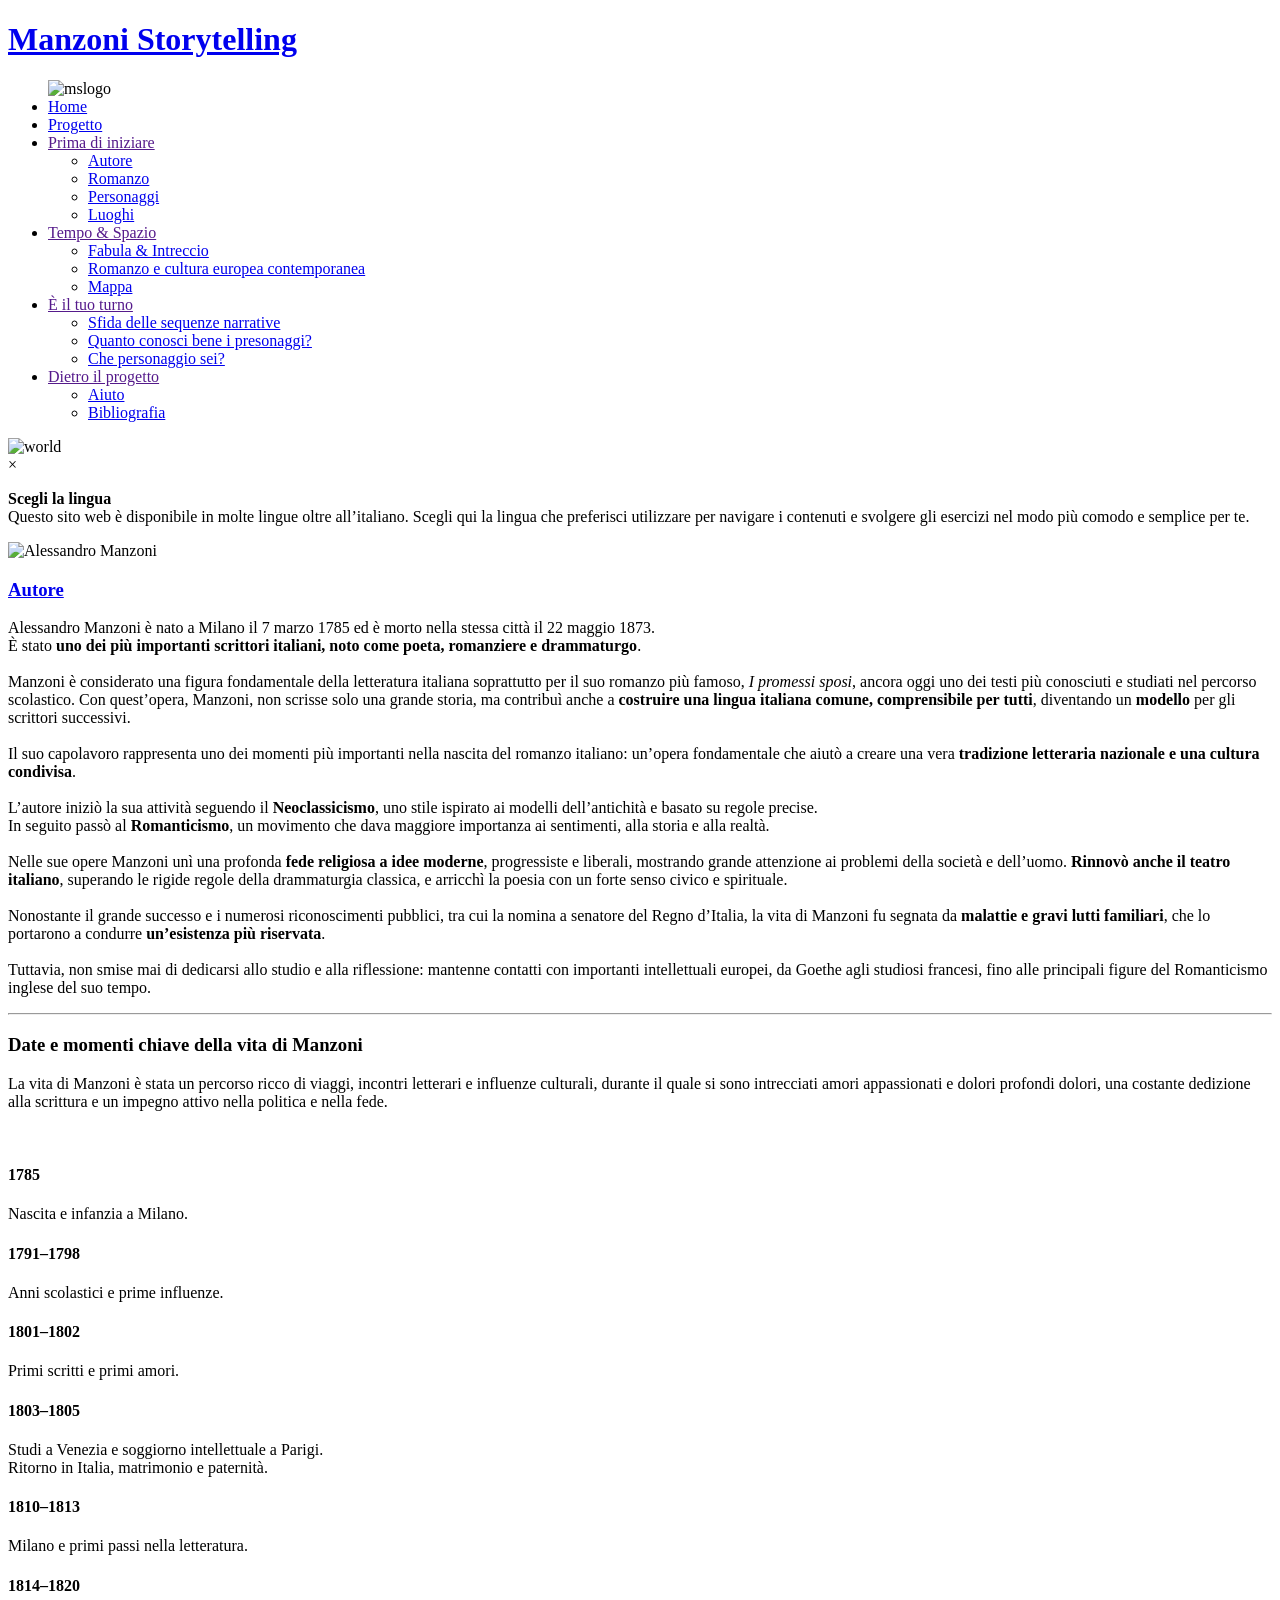
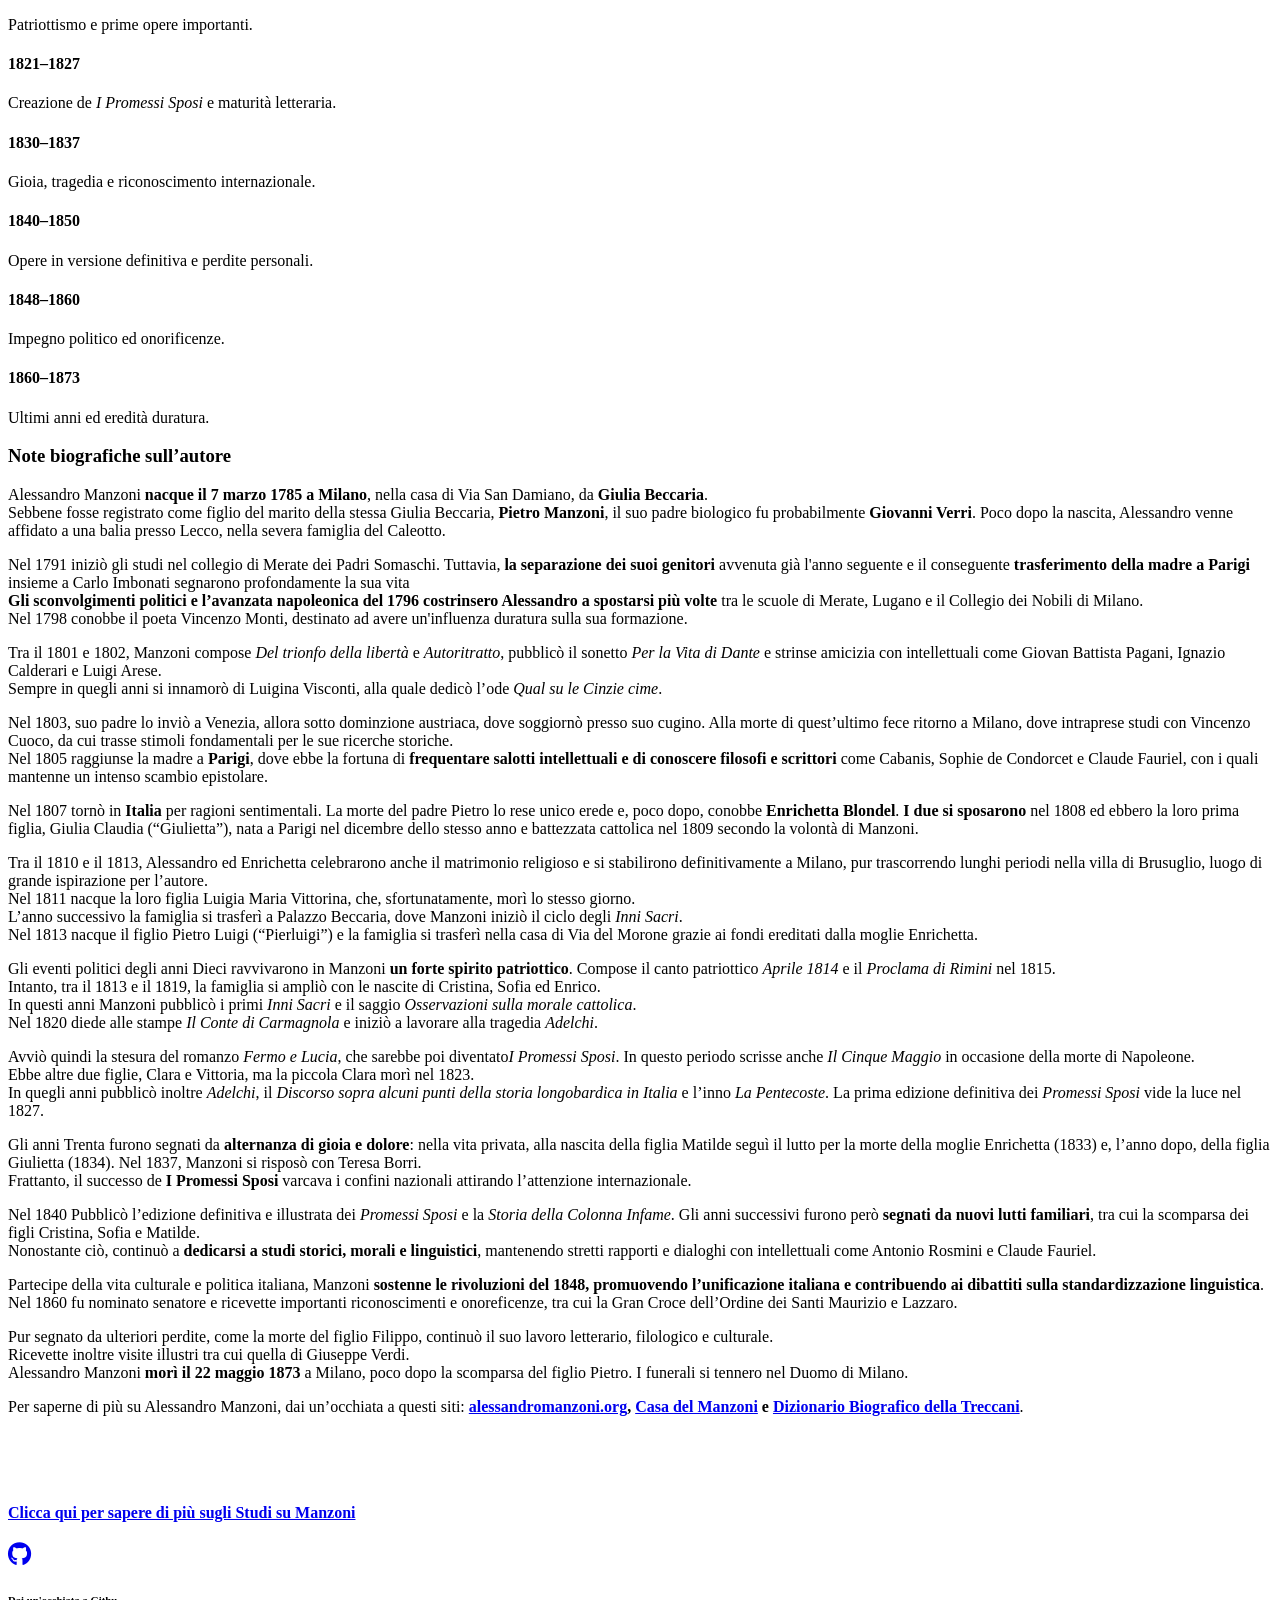
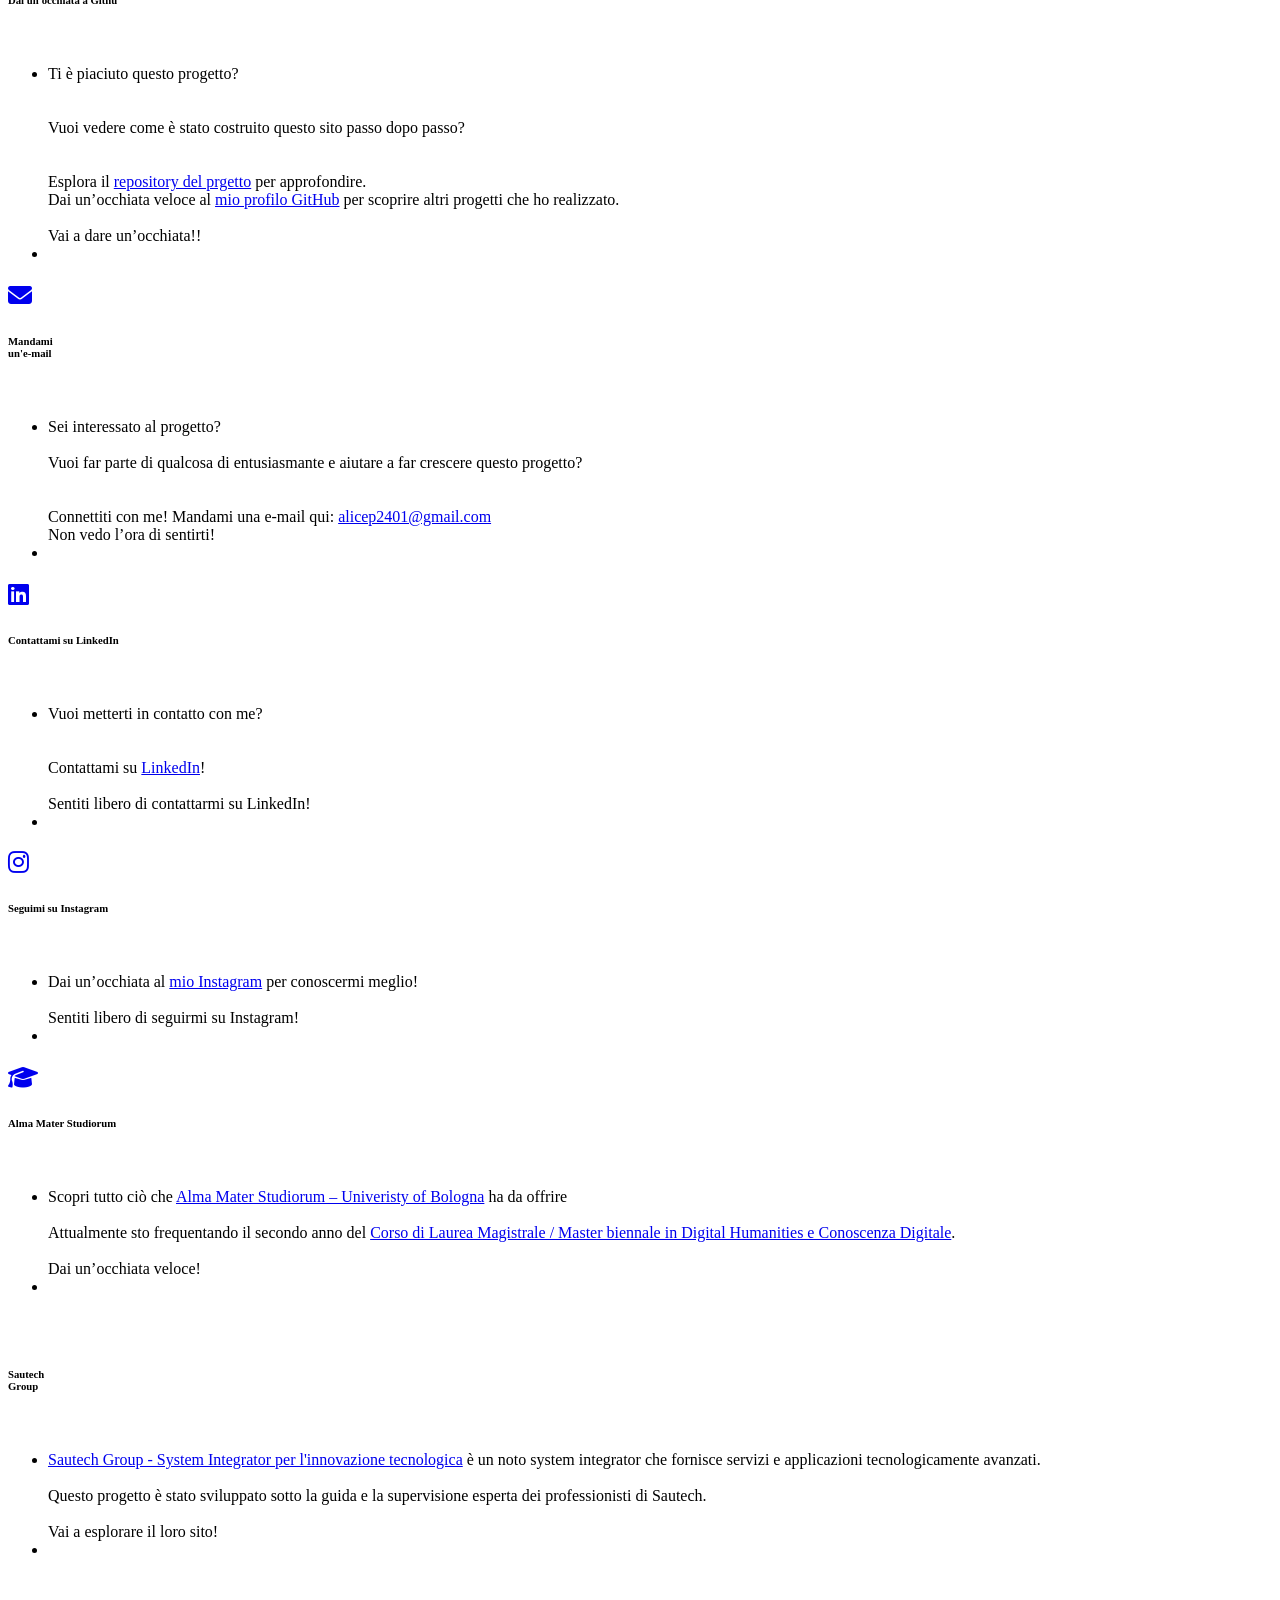
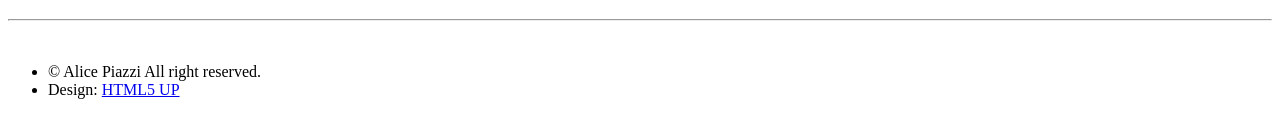
==== author.html @ 6952e2b5 "Add files via upload" ====
<!DOCTYPE HTML>
<!--
	Helios by HTML5 UP
	html5up.net | @ajlkn
	Free for personal and commercial use under the CCA 3.0 license (html5up.net/license)
-->
<html>
	<head>
		<title>Manzoni Storytelling - project</title>
		<meta charset="utf-8" />
		<meta name="viewport" content="width=device-width, initial-scale=1, user-scalable=no" />
		<link rel="stylesheet" href="css/main.css" />
		<noscript><link rel="stylesheet" href="css/noscript.css" /></noscript>
		<link rel="stylesheet" href="https://cdnjs.cloudflare.com/ajax/libs/font-awesome/6.5.0/css/all.min.css">
		<link rel='stylesheet' href='https://cdn-uicons.flaticon.com/3.0.0/uicons-regular-rounded/css/uicons-regular-rounded.css'>
		<link rel='stylesheet' href='https://cdn-uicons.flaticon.com/3.0.0/uicons-bold-straight/css/uicons-bold-straight.css'>
		<link rel='stylesheet' href='https://cdn-uicons.flaticon.com/3.0.0/uicons-regular-straight/css/uicons-regular-straight.css'>
		
		<!-- Favicons -->
		<link href="images/MSlogo.png" rel="icon">
		<link href="images/apple-touch-icon.png" rel="apple-touch-icon">
	</head>
	<body class="no-sidebar is-preload">
		<div id="page-wrapper">

			<!-- Header -->
				<div id="header">

					<!-- Inner -->
						<div class="inner">
							<header>
								<h1><a href="index.html" id="logo">Manzoni Storytelling</a></h1>
							</header>
						</div>

					<!-- Nav -->
						<nav id="nav">
							<ul>
								<img src="images/MSlogo.png" alt="mslogo" height="30px" width="30px" class="navbarlogo">
								<li><a href="index.html">Home</a></li>
								<li><a href="project.html">Progetto</a></li>
								<li><a href="" class="nav-active-page">Prima di iniziare</a>
									<ul>
										<li><a href="#" class="navdrop-active">Autore</a></li>
										<li><a href="literarywork.html" class="navdrop">Romanzo</a></li>
										<li><a href="characters.html" class="navdrop">Personaggi</a></li>
										<li><a href="places.html" class="navdrop">Luoghi</a></li>
									</ul>
								</li>
								<li><a href="">Tempo & Spazio</a>
									<ul>
										<li><a href="timeline.html" class="navdrop">Fabula & Intreccio</a></li>
										<li><a href="manz-history.html" class="navdrop">Romanzo e cultura europea contemporanea</a></li>
										<li><a href="map.html" class="navdrop">Mappa</a></li>
									</ul>
								</li>
								<li><a href="">È il tuo turno</a>
									<ul>
										<li><a href="narrseqchallenge.html" class="navdrop">Sfida delle sequenze narrative</a></li>
										<li><a href="boxes.html" class="navdrop">Quanto conosci bene i presonaggi?</a></li>
										<li><a href="whichchar.html" class="navdrop">Che personaggio sei?</a></li>
									</ul>
								</li>

								<li><a href="">Dietro il progetto</a>
									<ul>
										<li><a href="help.html" class="navdrop">Aiuto</a></li>
										<li><a href="references.html" class="navdrop">Bibliografia</a></li>
									</ul>
								</li>
						
							</ul>
						</nav>
<div class="languagepicker">
                                <img id="popupIcon" src="images/grigiopastello-removebg-preview.png" alt="world" height="25px" style="cursor:pointer;">
                            </div>

					<!-- Popup -->
					<div id="navpopup" class="navpopup">
						<div class="navpopup-content">
							<span id="closenavPopup" class="close">&times;</span>
							<p>
								<strong>Scegli la lingua</strong><br>
								Questo sito web è disponibile in molte lingue oltre all’italiano.
								Scegli qui la lingua che preferisci utilizzare per navigare i contenuti
								e svolgere gli esercizi nel modo più comodo e semplice per te.
							</p>
							<div id="google_translate_element"></div>
						</div>
					</div>	

				</div>

			<!-- Main -->
			<div class="wrapper style1">

					<div class="container" id="authorimgtextcontainer">
						<article id="main" class="special">
							<header>
							
						
							</header>
							
							</p>
							<img src="images/ipsauthorsized.png" alt="Alessandro Manzoni" class="responsive-img">
							
							<section>
								<header>
									<h3><a href="#"><strong>Autore</strong></a></h3>
								</header>
									<p>Alessandro Manzoni è nato a Milano il 7 marzo 1785 ed è morto nella stessa città il 22 maggio 1873. <br>
										È stato <strong>uno dei più importanti scrittori italiani, noto come poeta, romanziere e drammaturgo</strong>.
										<br>
										<br>
										  Manzoni è considerato una figura fondamentale della letteratura italiana soprattutto per il suo romanzo più famoso, <i>I promessi sposi</i>, ancora oggi uno dei testi più conosciuti e studiati nel percorso scolastico.
										  Con quest’opera, Manzoni, non scrisse solo una grande storia, ma contribuì anche a <strong>costruire una lingua italiana comune, comprensibile per tutti</strong>, diventando un <strong>modello</strong> per gli scrittori successivi.
										  <br>
										  <br>
										  Il suo capolavoro rappresenta uno dei momenti più importanti nella nascita del romanzo italiano:
										  un’opera fondamentale che aiutò a creare una vera <strong>tradizione letteraria nazionale e una cultura condivisa</strong>.
										  <br>
										  <br>
										  L’autore iniziò la sua attività seguendo il <strong>Neoclassicismo</strong>, uno stile ispirato ai modelli dell’antichità e basato su regole precise. <br>
										  In seguito passò al <strong>Romanticismo</strong>, un movimento che dava maggiore importanza ai sentimenti, alla storia e alla realtà.
										  <br>
										  <br>
										  Nelle sue opere Manzoni unì una profonda <strong>fede religiosa a idee moderne</strong>, progressiste e liberali, mostrando grande attenzione ai problemi della società e dell’uomo.
										  <strong>Rinnovò anche il teatro italiano</strong>, superando le rigide regole della drammaturgia classica, e arricchì la poesia con un forte senso civico e spirituale.
										  <br>
										  <br>
										  Nonostante il grande successo e i numerosi riconoscimenti pubblici, tra cui la nomina a senatore del Regno d’Italia, la vita di Manzoni fu segnata da <strong>malattie e gravi lutti familiari</strong>, che lo portarono a condurre <strong>un’esistenza più riservata</strong>.
										  <br>
										  <br>
										  Tuttavia, non smise mai di dedicarsi allo studio e alla riflessione: mantenne contatti con importanti intellettuali europei, da Goethe agli studiosi francesi, fino alle principali figure del Romanticismo inglese del suo tempo.
									</p>
							</section>
						</article>
					</div>
			</div>

					<div class="container">
						<div class="row gtr-200">
							<div class="col-4 col-12-mobile" id="sidebar">
								<hr />
								<section>
									<header>
										<h3>Date e momenti chiave della vita di Manzoni</h3>
									</header>
									<p>
										La vita di Manzoni è stata un percorso ricco di viaggi, incontri letterari e influenze culturali, durante il quale si sono intrecciati amori appassionati e dolori profondi dolori, una costante dedizione alla scrittura e un impegno attivo nella politica e nella fede.
									</p>
									<br>
									<div class="row gtr-50">
										<div class="col-2">
											<a href="#birth-1785" class="image fit"><i class="fi fi-rr-smiling-baby"></i></a>
										</div>
										<div class="col-10">
											<h4>1785</h4>
											<p>
												Nascita e infanzia a Milano.
											</p>
										</div>
										<div class="col-2">
											<a href="#birth-179198" class="image fit"><i class="fi fi-rr-school"></i></a>
										</div>
										<div class="col-10">
											<h4>1791–1798</h4>
											<p>
												Anni scolastici e prime influenze.
											</p>
										</div>
										<div class="col-2">
											<a href="#birth-180002" class="image fit"><i class="fi fi-bs-heart"></i></a>
										</div>
										<div class="col-10">
											<h4>1801–1802</h4>
											<p>
												Primi scritti e primi amori.
											</p>
										</div>
										<div class="col-2">
											<a href="#birth-180309" class="image fit"><i class="fi fi-rr-airplane-journey"></i></a>
										</div>
										<div class="col-10">
											<h4>1803–1805</h4>
											<p>
												Studi a Venezia e soggiorno intellettuale a Parigi. <br>
												Ritorno in Italia, matrimonio e paternità.
											</p>
										</div>
										
										<div class="col-2">
											<a href="#birth-181013" class="image fit"><i class="fi fi-rs-document-writer"></i></a>
										</div>
										<div class="col-10">
											<h4>1810–1813</h4>
											<p>
												Milano e primi passi nella letteratura.
											</p>
										</div>
										<div class="col-2">
											<a href="#birth-181420" class="image fit"><i class="fi fi-rs-pennant"></i></a>
										</div>
										<div class="col-10">
											<h4>1814–1820</h4>
											<p>
												Patriottismo e prime opere importanti.
											</p>
										</div>
										<div class="col-2">
											<a href="#birth-182127" class="image fit"><i class="fi fi-rr-membership"></i></a>
										</div>
										<div class="col-10">
											<h4>1821–1827</h4>
											<p>
												Creazione de <i>I Promessi Sposi</i> e maturità letteraria.
											</p>
										</div>
										<div class="col-2">
											<a href="#birth-183037" class="image fit"><i class="fi fi-rr-theater-masks"></i></a>
										</div>
										<div class="col-10">
											<h4>1830–1837</h4>
											<p>
												Gioia, tragedia e riconoscimento internazionale.
											</p>
										</div>
										<div class="col-2">
											<a href="#birth-184050" class="image fit"><i class="fi fi-rs-books"></i></a>
										</div>
										<div class="col-10">
											<h4>1840–1850</h4>
											<p>
												Opere in versione definitiva e perdite personali.
											</p>
										</div>
										<div class="col-2">
											<a href="#birth-184860" class="image fit"><i class="fi fi-rr-government-user"></i></a>
										</div>
										<div class="col-10">
											<h4>1848–1860</h4>
											<p>
												Impegno politico ed onorificenze.
											</p>
										</div>
										<div class="col-2">
											<a href="#birth-186073" class="image fit"><i class="fi fi-rr-tombstone"></i></a>
										</div>
										<div class="col-10">
											<h4>1860–1873</h4>
											<p>
												Ultimi anni ed eredità duratura.
											</p>
										</div>
									</div>
								</section>
							</div>

							<div class="col-8 col-12-mobile imp-mobile" id="content">
								<article id="main">
							<section>
								<header id="authorheader">
									<h3><strong>Note biografiche sull’autore</strong></h3>
								</header>	
								<p id="birth-1785">Alessandro Manzoni <strong>nacque il 7 marzo 1785 a Milano</strong>, nella casa di Via San Damiano, da <strong>Giulia Beccaria</strong>. <br> 
									Sebbene fosse registrato come figlio del marito della stessa Giulia Beccaria, <strong>Pietro Manzoni</strong>, il suo padre biologico fu probabilmente <strong>Giovanni Verri</strong>. 
									Poco dopo la nascita, Alessandro venne affidato a una balia presso Lecco, nella severa famiglia del Caleotto.</p> 
									<p id="birth-179198">Nel 1791 iniziò gli studi nel collegio di Merate dei Padri Somaschi. Tuttavia, <strong>la separazione dei suoi genitori</strong> avvenuta già l'anno seguente e il conseguente <strong>trasferimento della madre a Parigi</strong> insieme a Carlo Imbonati segnarono profondamente la sua vita <br> 
										<strong>Gli sconvolgimenti politici e l’avanzata napoleonica del 1796 costrinsero Alessandro a spostarsi più volte </strong>tra le scuole di Merate, Lugano e il Collegio dei Nobili di Milano. <br>
										Nel 1798 conobbe il poeta Vincenzo Monti, destinato ad avere un'influenza duratura sulla sua formazione.</p> 
									<p id="birth-180002">Tra il 1801 e 1802, Manzoni compose <i>Del trionfo della libertà</i> e <i>Autoritratto</i>, pubblicò il sonetto <i>Per la Vita di Dante</i> e strinse amicizia con intellettuali come Giovan Battista Pagani, Ignazio Calderari e Luigi Arese. <br> 
										Sempre in quegli anni si innamorò di Luigina Visconti, alla quale dedicò l’ode <i>Qual su le Cinzie cime</i>.</p> 
									<p id="birth-180309">Nel 1803, suo padre lo inviò a Venezia, allora sotto dominzione austriaca, dove soggiornò presso suo cugino. Alla morte di quest’ultimo fece ritorno a Milano, dove intraprese studi con Vincenzo Cuoco, da cui trasse stimoli fondamentali per le sue ricerche storiche. <br> 
										Nel 1805 raggiunse la madre a <strong>Parigi</strong>, dove ebbe la fortuna di <strong>frequentare salotti intellettuali e di conoscere filosofi e scrittori</strong> come Cabanis, Sophie de Condorcet e Claude Fauriel, con i quali mantenne un intenso scambio epistolare.</p> 
									<p id="birth-1807">Nel 1807 tornò in <strong>Italia</strong> per ragioni sentimentali. La morte del padre Pietro lo rese unico erede e, poco dopo, conobbe <strong>Enrichetta Blondel</strong>. <strong>I due si sposarono</strong> nel 1808 ed ebbero la loro prima figlia, Giulia Claudia (“Giulietta”), nata a Parigi nel dicembre dello stesso anno e battezzata cattolica nel 1809 secondo la volontà di Manzoni.</p> 
									<p id="birth-181013">Tra il 1810 e il 1813, Alessandro ed Enrichetta celebrarono anche il matrimonio religioso e si stabilirono definitivamente a Milano, pur trascorrendo lunghi periodi nella villa di Brusuglio, luogo di grande ispirazione per l’autore. <br> 
										Nel 1811 nacque la loro figlia Luigia Maria Vittorina, che, sfortunatamente, morì lo stesso giorno. <br> 
										L’anno successivo la famiglia si trasferì a Palazzo Beccaria, dove Manzoni iniziò il ciclo degli <i>Inni Sacri</i>. <br> 
										Nel 1813 nacque il figlio Pietro Luigi (“Pierluigi”) e la famiglia si trasferì nella casa di Via del Morone grazie ai fondi ereditati dalla moglie Enrichetta.</p> 
									<p id="birth-181420">Gli eventi politici degli anni Dieci ravvivarono in Manzoni <strong>un forte spirito patriottico</strong>. Compose il canto patriottico <i>Aprile 1814</i> e il <i>Proclama di Rimini</i> nel 1815. <br> 
										Intanto, tra il 1813 e il 1819, la famiglia si ampliò con le nascite di Cristina, Sofia ed Enrico. <br>
										In questi anni Manzoni pubblicò i primi <i>Inni Sacri</i> e il saggio <i>Osservazioni sulla morale cattolica</i>. <br> 
										Nel 1820 diede alle stampe <i>Il Conte di Carmagnola</i> e iniziò a lavorare alla tragedia <i>Adelchi</i>.</p> 
									<p id="birth-182127">Avviò quindi la stesura del romanzo <i>Fermo e Lucia</i>, che sarebbe poi diventato<i>I Promessi Sposi</i>. 
										In questo periodo scrisse anche <i>Il Cinque Maggio</i> in occasione della morte di Napoleone. <br>
										Ebbe altre due figlie, Clara e Vittoria, ma la piccola Clara morì nel 1823. <br> 
										In quegli anni pubblicò inoltre <i>Adelchi</i>, il <i>Discorso sopra alcuni punti della storia longobardica in Italia</i> e l’inno <i>La Pentecoste</i>. La prima edizione definitiva dei <i>Promessi Sposi</i> vide la luce nel 1827.</p> 
									<p id="birth-183037">Gli anni Trenta furono segnati da <strong>alternanza di gioia e dolore</strong>: nella vita privata, alla nascita della figlia Matilde seguì il lutto per la morte della moglie Enrichetta (1833) e, l’anno dopo, della figlia Giulietta (1834). Nel 1837, Manzoni si risposò con Teresa Borri. <br>
										Frattanto, il successo de <strong>I Promessi Sposi</strong> varcava i confini nazionali attirando l’attenzione internazionale.<br></p> 
									<p id="birth-184050">Nel 1840 Pubblicò l’edizione definitiva e illustrata dei <i>Promessi Sposi</i> e la <i>Storia della Colonna Infame</i>. Gli anni successivi furono però <strong>segnati da nuovi lutti familiari</strong>, tra cui la scomparsa dei figli Cristina, Sofia e Matilde. <br> 
										Nonostante ciò, continuò a <strong>dedicarsi a studi storici, morali e linguistici</strong>, mantenendo stretti rapporti e dialoghi con intellettuali come Antonio Rosmini e Claude Fauriel.</p> 
									<p id="birth-184860">Partecipe della vita culturale e politica italiana, Manzoni <strong>sostenne le rivoluzioni del 1848, promuovendo l’unificazione italiana e contribuendo ai dibattiti sulla standardizzazione linguistica</strong>. 
										Nel 1860 fu nominato senatore e ricevette importanti riconoscimenti e onoreficenze, tra cui la Gran Croce dell’Ordine dei Santi Maurizio e Lazzaro.</p> 
									<p id="birth-186073">Pur segnato da ulteriori perdite, come la morte del figlio Filippo, continuò il suo lavoro letterario, filologico e culturale. <br> Ricevette inoltre visite illustri tra cui quella di Giuseppe Verdi. <br> 
										Alessandro Manzoni <strong>morì il 22 maggio 1873</strong> a Milano, poco dopo la scomparsa del figlio Pietro. 
										I funerali si tennero nel Duomo di Milano.</p>
							</section>
						</article>
					</div>
			<p>Per saperne di più su Alessandro Manzoni, dai un’occhiata a questi siti: <strong><a href="https://www.alessandromanzoni.org/">alessandromanzoni.org</a>, <a href="https://www.casadelmanzoni.it/la-vita"> Casa del Manzoni</a> e <a href="https://www.treccani.it/enciclopedia/alessandro-manzoni_(Dizionario-Biografico)/">Dizionario Biografico della Treccani</a></strong>.<br>
			</p>
<br>
<br>
<br>
<br>	



<a href="javascript://" id="open-csnm" class="open-csnm-btn">
   <strong>Clicca qui per sapere di più sugli Studi su Manzoni</strong>
</a>

<div id="csnm-section" class="csnm-section" style="display:none;">
    <header>
        <h3><strong>Ulteriori informazioni sugli Studi Manzoniani</strong></h3>
        <strong>Sei appassionato dell'autore Alessandro Manzoni e desideri approfondire la sua vita e le sue opere?</strong>
    </header>

    <div class="csnm">
        <div class="csnm-text">
            Il <a href="https://www.casadelmanzoni.it/il-centro-nazionale-di-studi-manzoniani" id="cnsmfurthermore"> <strong>Centro Nazionale di Studi Manzoniani – CNSM</strong></a> è il luogo ideale per approfondire le tue conoscenze su Alessandro Manzoni. Qui puoi trovare informazioni accurate, documentate e di livello accademico su una delle figure più importanti della letteratura italiana.</p>
			<p>Il Centro fu istituito con il Decreto-Legge n. 1679 dell’8 luglio 1937, con Statuto approvato nel 1938, e nel 2002 divenne Fondazione. La sua missione è <strong>promuovere e coordinare la ricerca</strong> su Manzoni, sulle sue opere e sui movimenti culturali collegati.</p>
			<p>Il Centro dispone di una <strong>biblioteca specializzata di oltre 38.000 volumi</strong>, tra cui: 
				<ul>
					<li>libri appartenuti a Manzoni e al figlio Stefano Stampa,</li>
					<li>donazioni da Treccani e Viganò,</li>
					<li>traduzioni delle opere di Manzoni dei primi dell’Ottocento in diverse lingue.</li>
				</ul>comprendente collezioni rare come i libri appartenuti a Manzoni e al suoi figliastro Stefano Stampa, donazioni provenienti da Treccani e Viganò, e traduzioni delle opere manzoniane dei primi dell’Ottocento in diverse lingue.</p>
			<p>Dal 1965 il Centro ospita il <strong>Museo Manzoniano</strong>, realizzato con il contributo della Biblioteca Braidense e delle Collezioni Civiche. Nel 2013 è stata aggiunta la Galleria degli Ex-Voto della Fondazione P.G.R., l’unica collezione votiva a Milano situata fuori da uno spazio religioso.</p>
			<p>Tra i progetti più importanti del Centro c’è <strong>l’Edizione Nazionale ed Europea delle Opere di Manzoni</strong>, composta da 36 volumi curati da un comitato scientifico degli esperti. 
				Il Centro pubblica inoltre gli <i>Annali Manzoniani</i>, la serie dei <i>Quaderni Manzoniani</i> e altre opere accademiche di rilievo.</p>
		</div>

        <div class="csnm-image">
            <img src="images/cnsm.jpg" alt="cnsm"/>
        </div>
    </div>
    <button id="close-csnm" class="close-csnm-btn">Indietro</button>
</div>

<script>
document.getElementById("open-csnm").addEventListener("click", function(){
    document.getElementById("csnm-section").style.display = "block";
});

document.getElementById("close-csnm").addEventListener("click", function(){
    document.getElementById("csnm-section").style.display = "none";
});
</script>
</div>



</div>
</div>



	<!-- Footer -->
				<div id="footer">
					<div class="container">
						<div class="row">
								

							<!-- Posts -->
								<section class="col-2 col-12-mobile">
									<header>
										<h2>
											<span class="circled">
												<a href="https://github.com/alicepiazzi" target="_blank"><i class="fa-brands fa-github fa-beat-fade"></i></a>
											</span> <br>
											<h6>Dai un'occhiata a Githu</h6>
										</h2>
									</header>
									<br>
									<ul class="divided">
										<li>
											<article class="tweet">
												Ti è piaciuto questo progetto? <br>
												<br>
												<br>
												Vuoi vedere come è stato costruito questo sito passo dopo passo?<br>
												<br>
												<br>
												Esplora il <a href="https://github.com/dpaolillo/unibo-project" target="_blank">repository del prgetto</a> per approfondire. <br> 
												Dai un’occhiata veloce al <a href="https://github.com/alicepiazzi" target="_blank">mio profilo GitHub</a> per scoprire altri progetti che ho realizzato.
												<br>
												<br>
												<span class="timestamp">Vai a dare un’occhiata!!</span> 
											</article>
										</li>
										
										<li></li>
									</ul>
								</section>


									<!-- Tweets -->
								<section class="col-2 col-12-mobile">
									<header>
										<h2>
											<span class="circled">
												<a href="mailto:alicep2401@gmail.com"><i class="fa-solid fa-envelope fa-shake"></i></a>
											</span> <br>
											<h6>Mandami <br> 
												un'e-mail</h6>
										</h2>
									</header>
									<br>
									<ul class="divided">
										<li>
											<article class="tweet">
												Sei interessato al progetto? 
												<br>
												<br>
												Vuoi far parte di qualcosa di entusiasmante e aiutare a far crescere questo progetto? <br>
												<br>
												<br>
												Connettiti con me! Mandami una e-mail qui: <a href="mailto:alicep2401@gmail.com">alicep2401@gmail.com</a>
												<br>
												<span class="timestamp">Non vedo l’ora di sentirti!</span> 
											</article>
										</li>
										<li></li>
									</ul>
								</section>

								<!-- Tweets -->
								<section class="col-2 col-12-mobile">
									<header>
										<h2>
											<span class="circled">
												<a href="https://www.linkedin.com/in/alice-piazzi-4a6687259/" target="_blank"><i class="fa-brands fa-linkedin fa-bounce"></i></a>
											</span> <br>
											<h6>Contattami su LinkedIn</h6>
										</h2>
									</header>
									<br>
									<ul class="divided">
										<li>
											<article class="tweet">
												Vuoi metterti in contatto con me?<br>
												<br>
												<br>
												Contattami su <a href="https://www.linkedin.com/in/alice-piazzi-4a6687259/" target="_blank">LinkedIn</a>!
												<br>
												<br>
												<span class="timestamp">Sentiti libero di contattarmi su LinkedIn!</span> 
											</article>
										</li>
										<li></li>
									</ul>
								</section>
								
<!-- Photos -->
								<section class="col-2 col-12-mobile">
									<header>
										<h2>
											<span class="circled">
												<a href="https://www.instagram.com/alice.piazzii/" target="_blank"><i class="fa-brands fa-instagram fa-bounce"></i></a>
											</span> <br>
											<h6>Seguimi su Instagram</h6>
										</h2>
									</header>
									<br>
									<ul class="divided">
										<li>
											<article class="tweet">
												Dai un’occhiata al <a href="https://www.instagram.com/alice.piazzii/">mio Instagram</a> per conoscermi meglio!
												<br>
												<br>
												<span class="timestamp">Sentiti libero di seguirmi su Instagram!</span> 
											</article>
										</li>
										<li></li>
									</ul>

								</section>


								<section class="col-2 col-12-mobile">
									<header>
										<h2>
											<span class="circled">
												<a href="https://corsi.unibo.it/2cycle/DigitalHumanitiesKnowledge"><i class="fa-solid fa-graduation-cap fa-shake"></i></a>
											</span> <br>
											<h6>Alma Mater Studiorum</h6>
										</h2>
									</header>
									<br>
									<ul class="divided">
										<li>
											<article class="tweet">
												Scopri tutto ciò che <a href="https://www.unibo.it/it">Alma Mater Studiorum – Univeristy of Bologna</a> ha da offrire
												<br>
												<br>
												Attualmente sto frequentando il secondo anno del <a href="https://corsi.unibo.it/2cycle/DigitalHumanitiesKnowledge">Corso di Laurea Magistrale / Master biennale in Digital Humanities e Conoscenza Digitale</a>.
												<br>
												<br>
												<span class="timestamp">Dai un’occhiata veloce!</span> 
											</article>
										</li>
										<li></li>
									</ul>
								</section>


								<section class="col-2 col-12-mobile">
									<header>
										<h2>
											<span class="circled">
												<a href="https://www.sautechgroup.com/"><i class="fa-beat-fade"><img src="images/Logo-Sautech.png" alt="" height="50px" ></i></a>
											</span>
											<h6>Sautech <br>
												Group</h6>
										</h2>
									</header>
									<br>
									<ul class="divided">
										<li>
											<article class="tweet">
												<a href="https://www.sautechgroup.com/">Sautech Group - System Integrator per l'innovazione tecnologica</a> è un noto system integrator che fornisce servizi e applicazioni tecnologicamente avanzati. 
												<br>
												<br>
												Questo progetto è stato sviluppato sotto la guida e la supervisione esperta dei professionisti di Sautech.
												<br>
												<br>
												<span class="timestamp">Vai a esplorare il loro sito!</span> 
											</article>
										</li>
										<li></li>
									</ul>
								</section>
		
								
						</div>
						<br>
						<br>
					
						<hr />
<br>
								<!-- Copyright -->
									<div class="copyright">
										<ul class="menu">
											<li>&copy; Alice Piazzi All right reserved.</li><li>Design: <a href="http://html5up.net">HTML5 UP</a></li>
										</ul>
									</div>

							</div>

						</div>
					</div>
				</div>

		</div>

		<!-- Scripts -->
			<script src="js/jquery.min.js"></script>
			<script src="js/jquery.dropotron.min.js"></script>
			<script src="js/jquery.scrolly.min.js"></script>
			<script src="js/jquery.scrollex.min.js"></script>
			<script src="js/browser.min.js"></script>
			<script src="js/breakpoints.min.js"></script>
			<script src="js/util.js"></script>
			<script src="js/main.js"></script>

	</body>
</html>





<script type="text/javascript">
function googleTranslateElementInit() {
  new google.translate.TranslateElement({
    pageLanguage: 'it', // lingua originale
    includedLanguages: 'en,fr,es,de,zh-CN,ja,ru,pt,ar', // lingue disponibili, con l'inglese per prima
    layout: google.translate.TranslateElement.InlineLayout.SIMPLE
  }, 'google_translate_element');
}
</script>
<script type="text/javascript" src="//translate.google.com/translate_a/element.js?cb=googleTranslateElementInit">
</script>
<script>


document.getElementById("languagepicker").addEventListener("click", function(e){
    e.preventDefault();
    e.stopPropagation();
    document.getElementById("navpopup").classList.add("show");
});
</script>
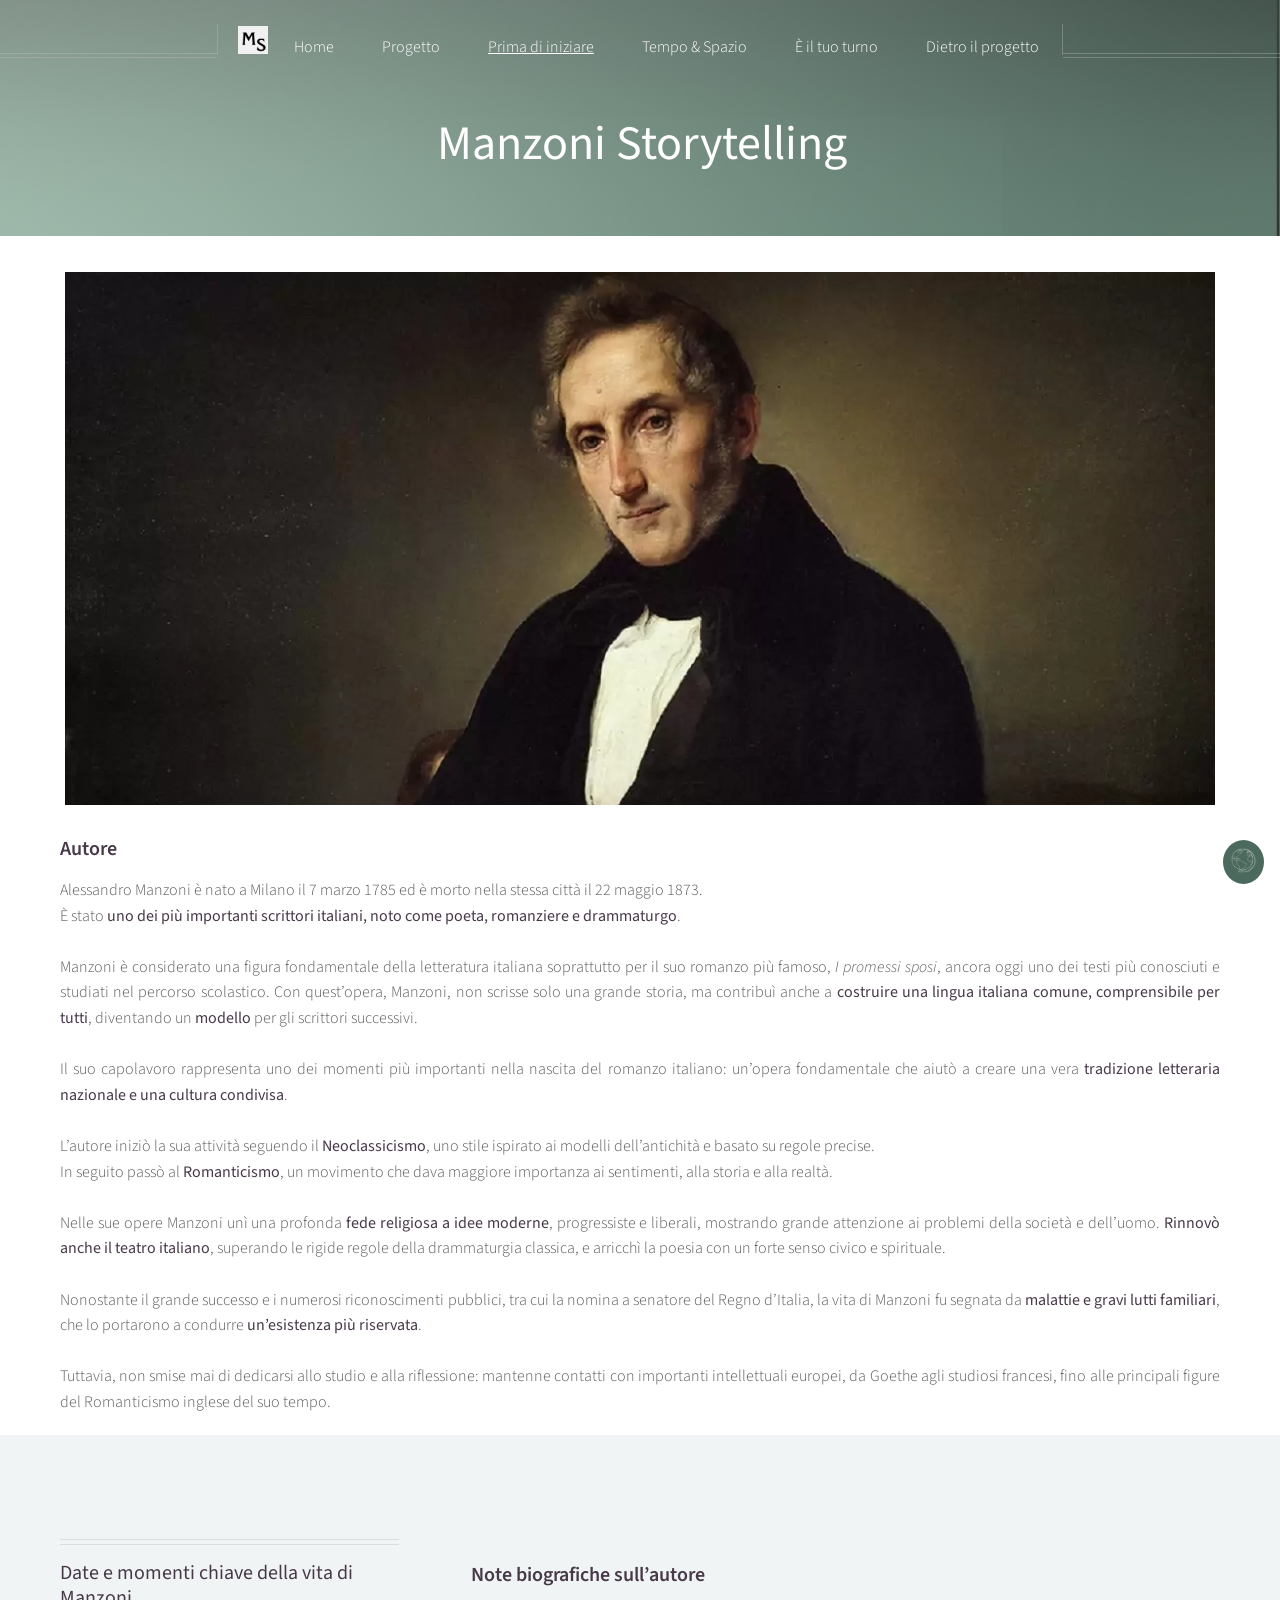
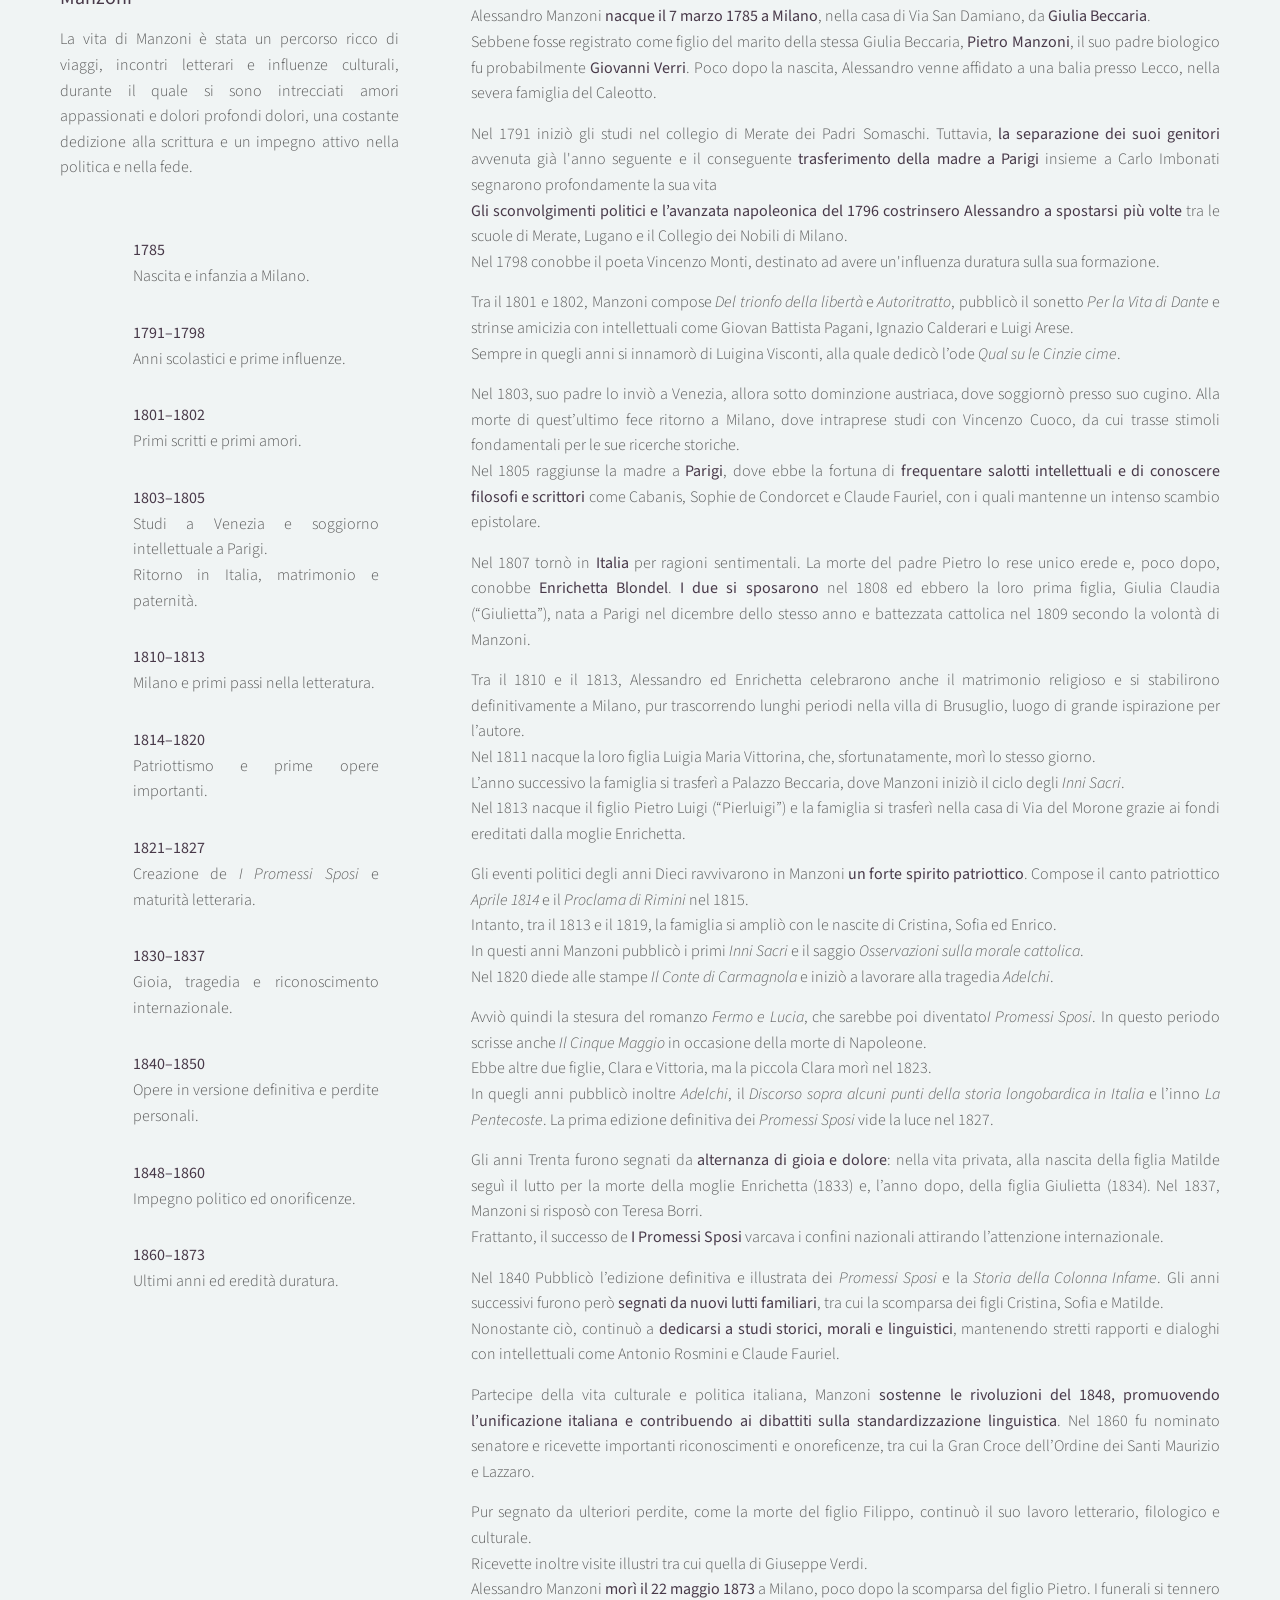
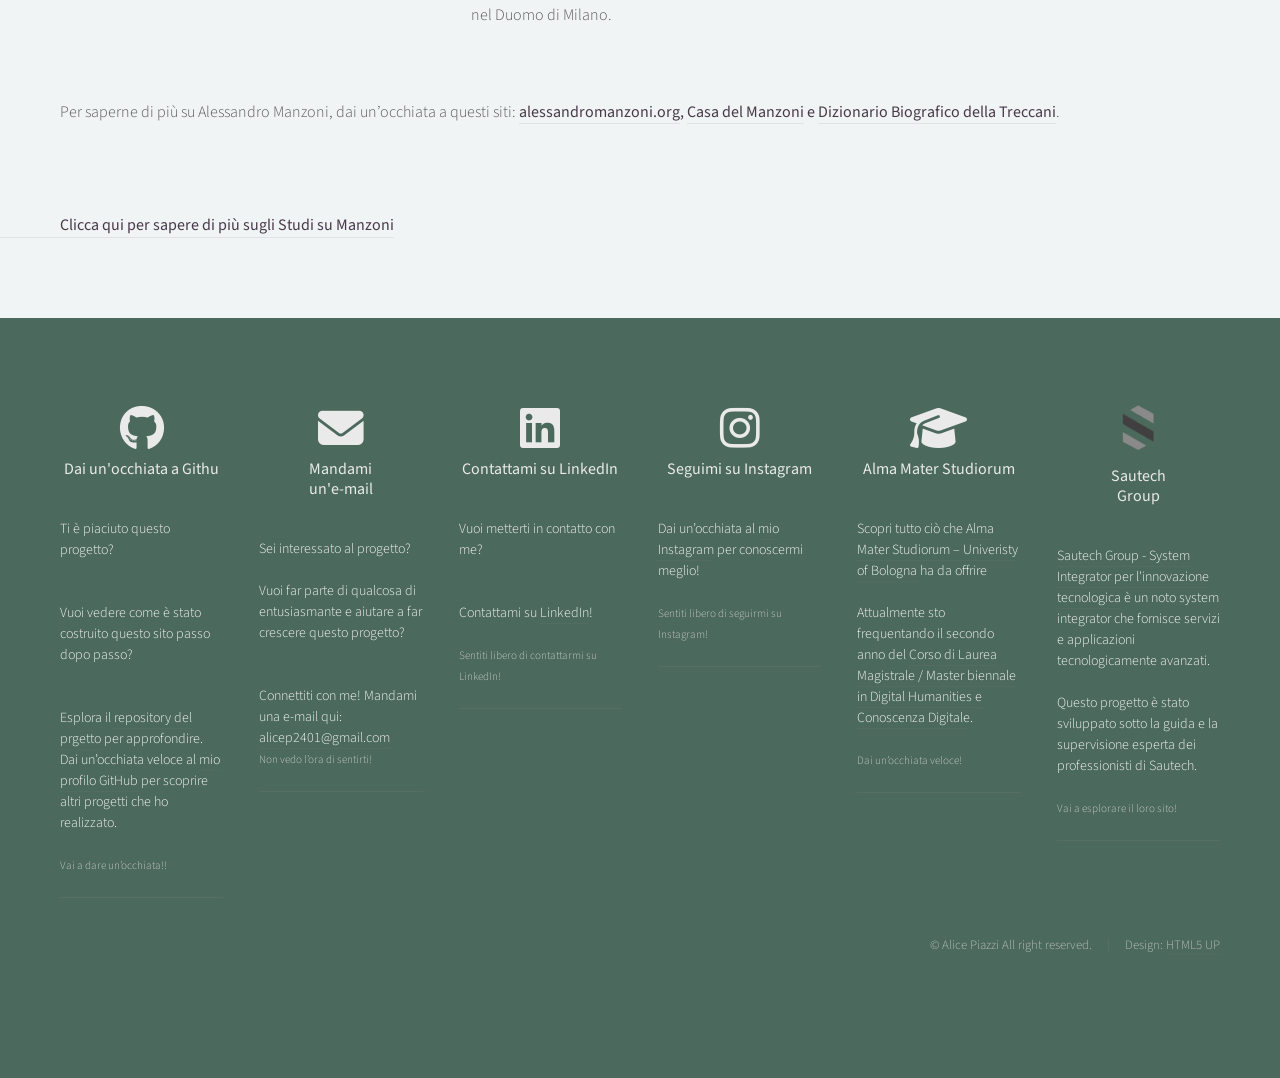
==== commit 90b9b36d: "quanto conosci bene --> quanto conosci i personaggi?" ====
--- a/author.html
+++ b/author.html
@@ -57,7 +57,7 @@
 								<li><a href="">È il tuo turno</a>
 									<ul>
 										<li><a href="narrseqchallenge.html" class="navdrop">Sfida delle sequenze narrative</a></li>
-										<li><a href="boxes.html" class="navdrop">Quanto conosci bene i presonaggi?</a></li>
+										<li><a href="boxes.html" class="navdrop">Quanto conosci i presonaggi?</a></li>
 										<li><a href="whichchar.html" class="navdrop">Che personaggio sei?</a></li>
 									</ul>
 								</li>
--- a/css/main.css
+++ b/css/main.css
@@ -0,0 +1,4181 @@
+@import url("https://fonts.googleapis.com/css?family=Source+Sans+Pro:300,300italic,400,400italic,600");
+
+@import url("fontawesome-all.min.css");
+
+/*
+	Helios by HTML5 UP
+	html5up.net | @ajlkn
+	Free for personal and commercial use under the CCA 3.0 license (html5up.net/license)
+*/
+
+html, body, div, span, applet, object,
+iframe, h1, h2, h3, h4, h5, h6, p, blockquote,
+pre, a, abbr, acronym, address, big, cite,
+code, del, dfn, em, img, ins, kbd, q, s, samp,
+small, strike, strong, sub, sup, tt, var, b,
+u, i, center, dl, dt, dd, ol, ul, li, fieldset,
+form, label, legend, table, caption, tbody,
+tfoot, thead, tr, th, td, article, aside,
+canvas, details, embed, figure, figcaption,
+footer, header, hgroup, menu, nav, output, ruby,
+section, summary, time, mark, audio, video {
+	margin: 0;
+	padding: 0;
+	border: 0;
+	font-size: 100%;
+	font: inherit;
+	vertical-align: baseline;
+}
+	
+
+article, aside, details, figcaption, figure,
+footer, header, hgroup, menu, nav, section {
+	display: block;}
+
+body {
+	line-height: 1;
+}
+
+ol, ul {
+	list-style: none;
+}
+
+blockquote, q {
+	quotes: none;
+}
+
+	blockquote:before, blockquote:after, q:before, q:after {
+		content: '';
+		content: none;
+	}
+
+table {
+	border-collapse: collapse;
+	border-spacing: 0;
+}
+
+body {
+	-webkit-text-size-adjust: none;
+}
+
+mark {
+	background-color: transparent;
+	color: inherit;
+}
+
+input::-moz-focus-inner {
+	border: 0;
+	padding: 0;
+}
+
+input, select, textarea {
+	-moz-appearance: none;
+	-webkit-appearance: none;
+	-ms-appearance: none;
+	appearance: none;
+}
+
+/* Basic */
+
+	html {
+		box-sizing: border-box;
+	}
+
+	*, *:before, *:after {
+		box-sizing: inherit;
+	}
+
+	body {
+		background: #f0f4f4;
+		color: #5b5b5b;
+		font-size: 15pt;
+		line-height: 1.85em;
+		font-family: 'Source Sans Pro', sans-serif;
+		font-weight: 300;
+	}
+
+		body.is-preload *, body.is-preload *:before, body.is-preload *:after {
+			-moz-animation: none !important;
+			-webkit-animation: none !important;
+			-ms-animation: none !important;
+			animation: none !important;
+			-moz-transition: none !important;
+			-webkit-transition: none !important;
+			-ms-transition: none !important;
+			transition: none !important;
+		}
+
+	input, textarea, select {
+		font-size: 15pt;
+		line-height: 1.85em;
+		font-family: 'Source Sans Pro', sans-serif;
+		font-weight: 300;
+	}
+
+	h1, h2, h3, h4, h5, h6 {
+		font-weight: 400;
+		color: #483949;
+		line-height: 1.25em;
+	}
+
+	h1 a, h2 a, h3 a, h4 a, h5 a, h6 a {
+		color: inherit;
+		text-decoration: none;
+		border-bottom-color: transparent;
+	}
+
+	h1 strong, h2 strong, h3 strong, h4 strong, h5 strong, h6 strong {
+		font-weight: 600;
+	}
+
+	h2 {
+		font-size: 2.85em;
+	}
+
+	h3 {
+		font-size: 1.25em;
+	}
+
+	h4 {
+		font-size: 1em;
+		margin: 0 0 0.25em 0;
+	}
+
+	strong, b {
+		font-weight: 400;
+		color: #483949;
+	}
+
+	em, i {
+		font-style: italic;
+	}
+
+	a {
+		color: inherit;
+		border-bottom: solid 1px rgba(128, 128, 128, 0.15);
+		text-decoration: none;
+		-moz-transition: background-color 0.35s ease-in-out, color 0.35s ease-in-out, border-bottom-color 0.35s ease-in-out;
+		-webkit-transition: background-color 0.35s ease-in-out, color 0.35s ease-in-out, border-bottom-color 0.35s ease-in-out;
+		-ms-transition: background-color 0.35s ease-in-out, color 0.35s ease-in-out, border-bottom-color 0.35s ease-in-out;
+		transition: background-color 0.35s ease-in-out, color 0.35s ease-in-out, border-bottom-color 0.35s ease-in-out;
+	}
+
+		a:hover {
+			color: #ff9900 !important;
+			border-bottom-color: transparent;
+		}
+
+	sub {
+		position: relative;
+		top: 0.5em;
+		font-size: 0.8em;
+	}
+
+	sup {
+		position: relative;
+		top: -0.5em;
+		font-size: 0.8em;
+	}
+
+	blockquote {
+		border-left: solid 0.5em #ddd;
+		padding: 1em 0 1em 2em;
+		font-style: italic;
+	}
+
+	p, ul, ol, dl, table {
+		margin-bottom: 1em;
+	}
+
+	p {
+		text-align: justify;
+	}
+
+	br.clear {
+		clear: both;
+	}
+
+	hr {
+		position: relative;
+		display: block;
+		border: 0;
+		top: 4.5em;
+		margin-bottom: 9em;
+		height: 6px;
+		border-top: solid 1px rgba(128, 128, 128, 0.2);
+		border-bottom: solid 1px rgba(128, 128, 128, 0.2);
+	}
+
+		hr:before, hr:after {
+			content: '';
+			position: absolute;
+			top: -8px;
+			display: block;
+			width: 1px;
+			height: 21px;
+			background: rgba(128, 128, 128, 0.2);
+		}
+
+		hr:before {
+			left: -1px;
+		}
+
+		hr:after {
+			right: -1px;
+		}
+
+	.timestamp {
+		color: rgba(235, 227, 227, 0.75);
+		font-size: 0.8em;
+		text-align: center;
+	}
+	.MSIMG{
+		border-radius: 10px;
+		height: 200px !important;
+	}
+	@media (max-width: 690px) {
+		.MSIMG{
+		height: 100px !important;
+		
+	}
+}
+	@media (max-width: 299px) {
+		.MSIMG{
+		height: 70px !important;
+		
+	}
+}
+
+
+/* Container */
+
+	.container {
+		margin: 0 auto;
+		max-width: 100%;
+		
+	}
+
+		@media screen and (max-width: 1680px) {
+
+			.container {
+				width: 1200px;
+			}
+			
+
+
+		}
+
+		@media screen and (max-width: 1280px) {
+
+			.container {
+				width: 100%;
+			}
+			
+
+		}
+
+		@media screen and (max-width: 960px) {
+
+			.container {
+				width: 100%;
+			}
+				
+
+		}
+
+		@media screen and (max-width: 840px) {
+
+			.container {
+				width: 100%;
+			}
+				
+
+		}
+
+		@media screen and (max-width: 736px) {
+
+			.container {
+				width: 100%;
+			}
+				
+
+		}
+
+/* Row */
+
+	.row {
+		display: flex;
+		flex-wrap: wrap;
+		box-sizing: border-box;
+		align-items: stretch;
+	}
+
+		.row > * {
+			box-sizing: border-box;
+		}
+
+		.row.gtr-uniform > * > :last-child {
+			margin-bottom: 0;
+		}
+
+		.row.aln-left {
+			justify-content: flex-start;
+		}
+
+		.row.aln-center {
+			justify-content: center;
+		}
+
+		.row.aln-right {
+			justify-content: flex-end;
+		}
+
+		.row.aln-top {
+			align-items: flex-start;
+		}
+
+		.row.aln-middle {
+			align-items: center;
+		}
+
+		.row.aln-bottom {
+			align-items: flex-end;
+		}
+
+		.row > .imp {
+			order: -1;
+		}
+
+		.row > .col-1 {
+			width: 8.33333%;
+		}
+
+		.row > .off-1 {
+			margin-left: 8.33333%;
+		}
+
+		.row > .col-2 {
+			width: 16.66667%;
+		}
+
+		.row > .off-2 {
+			margin-left: 16.66667%;
+		}
+
+		.row > .col-3 {
+			width: 25%;
+		}
+
+		.row > .off-3 {
+			margin-left: 25%;
+		}
+
+		.row > .col-4 {
+			width: 33.33333%;
+		}
+
+		.row > .off-4 {
+			margin-left: 33.33333%;
+		}
+
+		.row > .col-5 {
+			width: 41.66667%;
+		}
+
+		.row > .off-5 {
+			margin-left: 41.66667%;
+		}
+
+		.row > .col-6 {
+			width: 50%;
+		}
+
+		.row > .off-6 {
+			margin-left: 50%;
+		}
+
+		.row > .col-7 {
+			width: 58.33333%;
+		}
+
+		.row > .off-7 {
+			margin-left: 58.33333%;
+		}
+
+		.row > .col-8 {
+			width: 66.66667%;
+		}
+
+		.row > .off-8 {
+			margin-left: 66.66667%;
+		}
+
+		.row > .col-9 {
+			width: 75%;
+		}
+
+		.row > .off-9 {
+			margin-left: 75%;
+		}
+
+		.row > .col-10 {
+			width: 83.33333%;
+		}
+
+		.row > .off-10 {
+			margin-left: 83.33333%;
+		}
+
+		.row > .col-11 {
+			width: 91.66667%;
+		}
+
+		.row > .off-11 {
+			margin-left: 91.66667%;
+		}
+
+		.row > .col-12 {
+			width: 100%;
+		}
+
+		.row > .off-12 {
+			margin-left: 100%;
+		}
+
+		.row.gtr-0 {
+			margin-top: 0px;
+			margin-left: 0px;
+		}
+
+			.row.gtr-0 > * {
+				padding: 0px 0 0 0px;
+			}
+
+			.row.gtr-0.gtr-uniform {
+				margin-top: 0px;
+			}
+
+				.row.gtr-0.gtr-uniform > * {
+					padding-top: 0px;
+				}
+
+		.row.gtr-25 {
+			margin-top: -10px;
+			margin-left: -10px;
+		}
+
+			.row.gtr-25 > * {
+				padding: 10px 0 0 10px;
+			}
+
+			.row.gtr-25.gtr-uniform {
+				margin-top: -10px;
+			}
+
+				.row.gtr-25.gtr-uniform > * {
+					padding-top: 10px;
+				}
+
+		.row.gtr-50 {
+			margin-top: -20px;
+			margin-left: -20px;
+			padding: 20px;
+		}
+
+			.row.gtr-50 > * {
+				padding: 20px 0 0 20px;
+			}
+
+			.row.gtr-50.gtr-uniform {
+				margin-top: -20px;
+			}
+
+				.row.gtr-50.gtr-uniform > * {
+					padding-top: 20px;
+				}
+
+		.row {
+			margin-top: -40px;
+			margin-left: -40px;
+		}
+
+			.row > * {
+				padding: 40px 0 0 40px;
+			}
+
+			.row.gtr-uniform {
+				margin-top: -40px;
+			}
+
+				.row.gtr-uniform > * {
+					padding-top: 40px;
+				}
+
+		.row.gtr-150 {
+			margin-top: -60px;
+			margin-left: -60px;
+		}
+
+			.row.gtr-150 > * {
+				padding: 60px 0 0 60px;
+			}
+
+			.row.gtr-150.gtr-uniform {
+				margin-top: -60px;
+			}
+
+				.row.gtr-150.gtr-uniform > * {
+					padding-top: 60px;
+				}
+
+		.row.gtr-200 {
+		
+			margin-left: -80px;
+		}
+
+			.row.gtr-200 > * {
+				padding: 80px 0 0 80px;
+			}
+
+			.row.gtr-200.gtr-uniform {
+				margin-top: -80px;
+			}
+
+				.row.gtr-200.gtr-uniform > * {
+					padding-top: 80px;
+				}
+
+		@media screen and (max-width: 1680px) {
+
+			.row {
+				display: flex;
+				flex-wrap: wrap;
+				box-sizing: border-box;
+				align-items: stretch;
+			}
+
+				.row > * {
+					box-sizing: border-box;
+				}
+
+				.row.gtr-uniform > * > :last-child {
+					margin-bottom: 0;
+				}
+
+				.row.aln-left {
+					justify-content: flex-start;
+				}
+
+				.row.aln-center {
+					justify-content: center;
+				}
+
+				.row.aln-right {
+					justify-content: flex-end;
+				}
+
+				.row.aln-top {
+					align-items: flex-start;
+				}
+
+				.row.aln-middle {
+					align-items: center;
+				}
+
+				.row.aln-bottom {
+					align-items: flex-end;
+				}
+
+				.row > .imp-wide {
+					order: -1;
+				}
+
+				.row > .col-1-wide {
+					width: 8.33333%;
+				}
+
+				.row > .off-1-wide {
+					margin-left: 8.33333%;
+				}
+
+				.row > .col-2-wide {
+					width: 16.66667%;
+				}
+
+				.row > .off-2-wide {
+					margin-left: 16.66667%;
+				}
+
+				.row > .col-3-wide {
+					width: 25%;
+				}
+
+				.row > .off-3-wide {
+					margin-left: 25%;
+				}
+
+				.row > .col-4-wide {
+					width: 33.33333%;
+				}
+
+				.row > .off-4-wide {
+					margin-left: 33.33333%;
+				}
+
+				.row > .col-5-wide {
+					width: 41.66667%;
+				}
+
+				.row > .off-5-wide {
+					margin-left: 41.66667%;
+				}
+
+				.row > .col-6-wide {
+					width: 50%;
+				}
+
+				.row > .off-6-wide {
+					margin-left: 50%;
+				}
+
+				.row > .col-7-wide {
+					width: 58.33333%;
+				}
+
+				.row > .off-7-wide {
+					margin-left: 58.33333%;
+				}
+
+				.row > .col-8-wide {
+					width: 66.66667%;
+				}
+
+				.row > .off-8-wide {
+					margin-left: 66.66667%;
+				}
+
+				.row > .col-9-wide {
+					width: 75%;
+				}
+
+				.row > .off-9-wide {
+					margin-left: 75%;
+				}
+
+				.row > .col-10-wide {
+					width: 83.33333%;
+				}
+
+				.row > .off-10-wide {
+					margin-left: 83.33333%;
+				}
+
+				.row > .col-11-wide {
+					width: 91.66667%;
+				}
+
+				.row > .off-11-wide {
+					margin-left: 91.66667%;
+				}
+
+				.row > .col-12-wide {
+					width: 100%;
+				}
+
+				.row > .off-12-wide {
+					margin-left: 100%;
+				}
+
+				.row.gtr-0 {
+					margin-top: 0px;
+					margin-left: 0px;
+				}
+
+					.row.gtr-0 > * {
+						padding: 0px 0 0 0px;
+					}
+
+					.row.gtr-0.gtr-uniform {
+						margin-top: 0px;
+					}
+
+						.row.gtr-0.gtr-uniform > * {
+							padding-top: 0px;
+						}
+
+				.row.gtr-25 {
+					margin-top: -10px;
+					margin-left: -10px;
+				}
+
+					.row.gtr-25 > * {
+						padding: 10px 0 0 10px;
+					}
+
+					.row.gtr-25.gtr-uniform {
+						margin-top: -10px;
+					}
+
+						.row.gtr-25.gtr-uniform > * {
+							padding-top: 10px;
+						}
+
+				.row.gtr-50 {
+					margin-top: -20px;
+					margin-left: -20px;
+				}
+
+					.row.gtr-50 > * {
+						padding: 20px 0 0 20px;
+					}
+
+					.row.gtr-50.gtr-uniform {
+						margin-top: -20px;
+					}
+
+						.row.gtr-50.gtr-uniform > * {
+							padding-top: 20px;
+						}
+
+				.row {
+					margin-top: -40px;
+					margin-left: -40px;
+				}
+
+					.row > * {
+						padding: 40px 0 0 40px;
+					}
+
+					.row.gtr-uniform {
+						margin-top: -40px;
+					}
+
+						.row.gtr-uniform > * {
+							padding-top: 40px;
+						}
+
+				.row.gtr-150 {
+					margin-top: -60px;
+					margin-left: -60px;
+				}
+
+					.row.gtr-150 > * {
+						padding: 60px 0 0 60px;
+					}
+
+					.row.gtr-150.gtr-uniform {
+						margin-top: -60px;
+					}
+
+						.row.gtr-150.gtr-uniform > * {
+							padding-top: 60px;
+						}
+
+				.row.gtr-200 {
+					margin-top: -80px;
+					margin-left: -80px;
+				}
+
+					.row.gtr-200 > * {
+						padding: 80px 0 0 80px;
+					}
+
+					.row.gtr-200.gtr-uniform {
+						margin-top: -80px;
+					}
+
+						.row.gtr-200.gtr-uniform > * {
+							padding-top: 80px;
+						}
+
+		}
+
+		@media screen and (max-width: 1280px) {
+
+			.row {
+				display: flex;
+				flex-wrap: wrap;
+				box-sizing: border-box;
+				align-items: stretch;
+			}
+
+				.row > * {
+					box-sizing: border-box;
+				}
+
+				.row.gtr-uniform > * > :last-child {
+					margin-bottom: 0;
+				}
+
+				.row.aln-left {
+					justify-content: flex-start;
+				}
+
+				.row.aln-center {
+					justify-content: center;
+				}
+
+				.row.aln-right {
+					justify-content: flex-end;
+				}
+
+				.row.aln-top {
+					align-items: flex-start;
+				}
+
+				.row.aln-middle {
+					align-items: center;
+				}
+
+				.row.aln-bottom {
+					align-items: flex-end;
+				}
+
+				.row > .imp-normal {
+					order: -1;
+				}
+
+				.row > .col-1-normal {
+					width: 8.33333%;
+				}
+
+				.row > .off-1-normal {
+					margin-left: 8.33333%;
+				}
+
+				.row > .col-2-normal {
+					width: 16.66667%;
+				}
+
+				.row > .off-2-normal {
+					margin-left: 16.66667%;
+				}
+
+				.row > .col-3-normal {
+					width: 25%;
+				}
+
+				.row > .off-3-normal {
+					margin-left: 25%;
+				}
+
+				.row > .col-4-normal {
+					width: 33.33333%;
+				}
+
+				.row > .off-4-normal {
+					margin-left: 33.33333%;
+				}
+
+				.row > .col-5-normal {
+					width: 41.66667%;
+				}
+
+				.row > .off-5-normal {
+					margin-left: 41.66667%;
+				}
+
+				.row > .col-6-normal {
+					width: 50%;
+				}
+
+				.row > .off-6-normal {
+					margin-left: 50%;
+				}
+
+				.row > .col-7-normal {
+					width: 58.33333%;
+				}
+
+				.row > .off-7-normal {
+					margin-left: 58.33333%;
+				}
+
+				.row > .col-8-normal {
+					width: 66.66667%;
+				}
+
+				.row > .off-8-normal {
+					margin-left: 66.66667%;
+				}
+
+				.row > .col-9-normal {
+					width: 75%;
+				}
+
+				.row > .off-9-normal {
+					margin-left: 75%;
+				}
+
+				.row > .col-10-normal {
+					width: 83.33333%;
+				}
+
+				.row > .off-10-normal {
+					margin-left: 83.33333%;
+				}
+
+				.row > .col-11-normal {
+					width: 91.66667%;
+				}
+
+				.row > .off-11-normal {
+					margin-left: 91.66667%;
+				}
+
+				.row > .col-12-normal {
+					width: 100%;
+				}
+
+				.row > .off-12-normal {
+					margin-left: 100%;
+				}
+
+				.row.gtr-0 {
+					margin-top: 0px;
+					margin-left: 0px;
+				}
+
+					.row.gtr-0 > * {
+						padding: 0px 0 0 0px;
+					}
+
+					.row.gtr-0.gtr-uniform {
+						margin-top: 0px;
+					}
+
+						.row.gtr-0.gtr-uniform > * {
+							padding-top: 0px;
+						}
+
+				.row.gtr-25 {
+					margin-top: -9px;
+					margin-left: -9px;
+				}
+
+					.row.gtr-25 > * {
+						padding: 9px 0 0 9px;
+					}
+
+					.row.gtr-25.gtr-uniform {
+						margin-top: -9px;
+					}
+
+						.row.gtr-25.gtr-uniform > * {
+							padding-top: 9px;
+						}
+
+				.row.gtr-50 {
+					margin-top: -18px;
+					margin-left: -18px;
+				}
+
+					.row.gtr-50 > * {
+						padding: 18px 0 0 18px;
+					}
+
+					.row.gtr-50.gtr-uniform {
+						margin-top: -18px;
+					}
+
+						.row.gtr-50.gtr-uniform > * {
+							padding-top: 18px;
+						}
+
+				.row {
+					margin-top: -36px;
+					margin-left: -36px;
+				}
+
+					.row > * {
+						padding: 36px 0 0 36px;
+					}
+
+					.row.gtr-uniform {
+						margin-top: -36px;
+					}
+
+						.row.gtr-uniform > * {
+							padding-top: 36px;
+						}
+
+				.row.gtr-150 {
+					margin-top: -54px;
+					margin-left: -54px;
+				}
+
+					.row.gtr-150 > * {
+						padding: 54px 0 0 54px;
+					}
+
+					.row.gtr-150.gtr-uniform {
+						margin-top: -54px;
+					}
+
+						.row.gtr-150.gtr-uniform > * {
+							padding-top: 54px;
+						}
+
+				.row.gtr-200 {
+					margin-top: -72px;
+					margin-left: -72px;
+				}
+
+					.row.gtr-200 > * {
+						padding: 72px 0 0 72px;
+					}
+
+					.row.gtr-200.gtr-uniform {
+						margin-top: -72px;
+					}
+
+						.row.gtr-200.gtr-uniform > * {
+							padding-top: 72px;
+						}
+
+		}
+
+		@media screen and (max-width: 960px) {
+
+			.row {
+				display: flex;
+				flex-wrap: wrap;
+				box-sizing: border-box;
+				align-items: stretch;
+			}
+
+				.row > * {
+					box-sizing: border-box;
+				}
+
+				.row.gtr-uniform > * > :last-child {
+					margin-bottom: 0;
+				}
+
+				.row.aln-left {
+					justify-content: flex-start;
+				}
+
+				.row.aln-center {
+					justify-content: center;
+				}
+
+				.row.aln-right {
+					justify-content: flex-end;
+				}
+
+				.row.aln-top {
+					align-items: flex-start;
+				}
+
+				.row.aln-middle {
+					align-items: center;
+				}
+
+				.row.aln-bottom {
+					align-items: flex-end;
+				}
+
+				.row > .imp-narrow {
+					order: -1;
+				}
+
+				.row > .col-1-narrow {
+					width: 8.33333%;
+				}
+
+				.row > .off-1-narrow {
+					margin-left: 8.33333%;
+				}
+
+				.row > .col-2-narrow {
+					width: 16.66667%;
+				}
+
+				.row > .off-2-narrow {
+					margin-left: 16.66667%;
+				}
+
+				.row > .col-3-narrow {
+					width: 25%;
+				}
+
+				.row > .off-3-narrow {
+					margin-left: 25%;
+				}
+
+				.row > .col-4-narrow {
+					width: 33.33333%;
+				}
+
+				.row > .off-4-narrow {
+					margin-left: 33.33333%;
+				}
+
+				.row > .col-5-narrow {
+					width: 41.66667%;
+				}
+
+				.row > .off-5-narrow {
+					margin-left: 41.66667%;
+				}
+
+				.row > .col-6-narrow {
+					width: 50%;
+				}
+
+				.row > .off-6-narrow {
+					margin-left: 50%;
+				}
+
+				.row > .col-7-narrow {
+					width: 58.33333%;
+				}
+
+				.row > .off-7-narrow {
+					margin-left: 58.33333%;
+				}
+
+				.row > .col-8-narrow {
+					width: 66.66667%;
+				}
+
+				.row > .off-8-narrow {
+					margin-left: 66.66667%;
+				}
+
+				.row > .col-9-narrow {
+					width: 75%;
+				}
+
+				.row > .off-9-narrow {
+					margin-left: 75%;
+				}
+
+				.row > .col-10-narrow {
+					width: 83.33333%;
+				}
+
+				.row > .off-10-narrow {
+					margin-left: 83.33333%;
+				}
+
+				.row > .col-11-narrow {
+					width: 91.66667%;
+				}
+
+				.row > .off-11-narrow {
+					margin-left: 91.66667%;
+				}
+
+				.row > .col-12-narrow {
+					width: 100%;
+				}
+
+				.row > .off-12-narrow {
+					margin-left: 100%;
+				}
+
+				.row.gtr-0 {
+					margin-top: 0px;
+					margin-left: 0px;
+				}
+
+					.row.gtr-0 > * {
+						padding: 0px 0 0 0px;
+					}
+
+					.row.gtr-0.gtr-uniform {
+						margin-top: 0px;
+					}
+
+						.row.gtr-0.gtr-uniform > * {
+							padding-top: 0px;
+						}
+
+				.row.gtr-25 {
+					margin-top: -8px;
+					margin-left: -8px;
+				}
+
+					.row.gtr-25 > * {
+						padding: 8px 0 0 8px;
+					}
+
+					.row.gtr-25.gtr-uniform {
+						margin-top: -8px;
+					}
+
+						.row.gtr-25.gtr-uniform > * {
+							padding-top: 8px;
+						}
+
+				.row.gtr-50 {
+					margin-top: -16px;
+					margin-left: -16px;
+				}
+
+					.row.gtr-50 > * {
+						padding: 16px 0 0 16px;
+					}
+
+					.row.gtr-50.gtr-uniform {
+						margin-top: -16px;
+					}
+
+						.row.gtr-50.gtr-uniform > * {
+							padding-top: 16px;
+						}
+
+				.row {
+					margin-top: -32px;
+					margin-left: -32px;
+				}
+
+					.row > * {
+						padding: 32px 0 0 32px;
+					}
+
+					.row.gtr-uniform {
+						margin-top: -32px;
+					}
+
+						.row.gtr-uniform > * {
+							padding-top: 32px;
+						}
+
+				.row.gtr-150 {
+					margin-top: -48px;
+					margin-left: -48px;
+				}
+
+					.row.gtr-150 > * {
+						padding: 48px 0 0 48px;
+					}
+
+					.row.gtr-150.gtr-uniform {
+						margin-top: -48px;
+					}
+
+						.row.gtr-150.gtr-uniform > * {
+							padding-top: 48px;
+						}
+
+				.row.gtr-200 {
+					margin-top: -64px;
+					margin-left: -64px;
+				}
+
+					.row.gtr-200 > * {
+						padding: 64px 0 0 64px;
+					}
+
+					.row.gtr-200.gtr-uniform {
+						margin-top: -64px;
+					}
+
+						.row.gtr-200.gtr-uniform > * {
+							padding-top: 64px;
+						}
+
+		}
+
+		@media screen and (max-width: 840px) {
+
+			.row {
+				display: flex;
+				flex-wrap: wrap;
+				box-sizing: border-box;
+				align-items: stretch;
+			}
+
+				.row > * {
+					box-sizing: border-box;
+				}
+
+				.row.gtr-uniform > * > :last-child {
+					margin-bottom: 0;
+				}
+
+				.row.aln-left {
+					justify-content: flex-start;
+				}
+
+				.row.aln-center {
+					justify-content: center;
+				}
+
+				.row.aln-right {
+					justify-content: flex-end;
+				}
+
+				.row.aln-top {
+					align-items: flex-start;
+				}
+
+				.row.aln-middle {
+					align-items: center;
+				}
+
+				.row.aln-bottom {
+					align-items: flex-end;
+				}
+
+				.row > .imp-narrower {
+					order: -1;
+				}
+
+				.row > .col-1-narrower {
+					width: 8.33333%;
+				}
+
+				.row > .off-1-narrower {
+					margin-left: 8.33333%;
+				}
+
+				.row > .col-2-narrower {
+					width: 16.66667%;
+				}
+
+				.row > .off-2-narrower {
+					margin-left: 16.66667%;
+				}
+
+				.row > .col-3-narrower {
+					width: 25%;
+				}
+
+				.row > .off-3-narrower {
+					margin-left: 25%;
+				}
+
+				.row > .col-4-narrower {
+					width: 33.33333%;
+				}
+
+				.row > .off-4-narrower {
+					margin-left: 33.33333%;
+				}
+
+				.row > .col-5-narrower {
+					width: 41.66667%;
+				}
+
+				.row > .off-5-narrower {
+					margin-left: 41.66667%;
+				}
+
+				.row > .col-6-narrower {
+					width: 50%;
+				}
+
+				.row > .off-6-narrower {
+					margin-left: 50%;
+				}
+
+				.row > .col-7-narrower {
+					width: 58.33333%;
+				}
+
+				.row > .off-7-narrower {
+					margin-left: 58.33333%;
+				}
+
+				.row > .col-8-narrower {
+					width: 66.66667%;
+				}
+
+				.row > .off-8-narrower {
+					margin-left: 66.66667%;
+				}
+
+				.row > .col-9-narrower {
+					width: 75%;
+				}
+
+				.row > .off-9-narrower {
+					margin-left: 75%;
+				}
+
+				.row > .col-10-narrower {
+					width: 83.33333%;
+				}
+
+				.row > .off-10-narrower {
+					margin-left: 83.33333%;
+				}
+
+				.row > .col-11-narrower {
+					width: 91.66667%;
+				}
+
+				.row > .off-11-narrower {
+					margin-left: 91.66667%;
+				}
+
+				.row > .col-12-narrower {
+					width: 100%;
+				}
+
+				.row > .off-12-narrower {
+					margin-left: 100%;
+				}
+
+				.row.gtr-0 {
+					margin-top: 0px;
+					margin-left: 0px;
+				}
+
+					.row.gtr-0 > * {
+						padding: 0px 0 0 0px;
+					}
+
+					.row.gtr-0.gtr-uniform {
+						margin-top: 0px;
+					}
+
+						.row.gtr-0.gtr-uniform > * {
+							padding-top: 0px;
+						}
+
+				.row.gtr-25 {
+					margin-top: -8px;
+					margin-left: -8px;
+				}
+
+					.row.gtr-25 > * {
+						padding: 8px 0 0 8px;
+					}
+
+					.row.gtr-25.gtr-uniform {
+						margin-top: -8px;
+					}
+
+						.row.gtr-25.gtr-uniform > * {
+							padding-top: 8px;
+						}
+
+				.row.gtr-50 {
+					margin-top: -16px;
+					margin-left: -16px;
+				}
+
+					.row.gtr-50 > * {
+						padding: 16px 0 0 16px;
+					}
+
+					.row.gtr-50.gtr-uniform {
+						margin-top: -16px;
+					}
+
+						.row.gtr-50.gtr-uniform > * {
+							padding-top: 16px;
+						}
+
+				.row {
+					margin-top: -32px;
+					margin-left: -32px;
+				}
+
+					.row > * {
+						padding: 32px 0 0 32px;
+					}
+
+					.row.gtr-uniform {
+						margin-top: -32px;
+					}
+
+						.row.gtr-uniform > * {
+							padding-top: 32px;
+						}
+
+				.row.gtr-150 {
+					margin-top: -48px;
+					margin-left: -48px;
+				}
+
+					.row.gtr-150 > * {
+						padding: 48px 0 0 48px;
+					}
+
+					.row.gtr-150.gtr-uniform {
+						margin-top: -48px;
+					}
+
+						.row.gtr-150.gtr-uniform > * {
+							padding-top: 48px;
+						}
+
+				.row.gtr-200 {
+					margin-top: -64px;
+					margin-left: -64px;
+				}
+
+					.row.gtr-200 > * {
+						padding: 64px 0 0 64px;
+					}
+
+					.row.gtr-200.gtr-uniform {
+						margin-top: -64px;
+					}
+
+						.row.gtr-200.gtr-uniform > * {
+							padding-top: 64px;
+						}
+
+		}
+
+		@media screen and (max-width: 736px) {
+
+			.row {
+				display: flex;
+				flex-wrap: wrap;
+				box-sizing: border-box;
+				align-items: stretch;
+			}
+
+				.row > * {
+					box-sizing: border-box;
+				}
+
+				.row.gtr-uniform > * > :last-child {
+					margin-bottom: 0;
+				}
+
+				.row.aln-left {
+					justify-content: flex-start;
+				}
+
+				.row.aln-center {
+					justify-content: center;
+				}
+
+				.row.aln-right {
+					justify-content: flex-end;
+				}
+
+				.row.aln-top {
+					align-items: flex-start;
+				}
+
+				.row.aln-middle {
+					align-items: center;
+				}
+
+				.row.aln-bottom {
+					align-items: flex-end;
+				}
+
+				.row > .imp-mobile {
+					order: -1;
+				}
+
+				.row > .col-1-mobile {
+					width: 8.33333%;
+				}
+
+				.row > .off-1-mobile {
+					margin-left: 8.33333%;
+				}
+
+				.row > .col-2-mobile {
+					width: 16.66667%;
+				}
+
+				.row > .off-2-mobile {
+					margin-left: 16.66667%;
+				}
+
+				.row > .col-3-mobile {
+					width: 25%;
+				}
+
+				.row > .off-3-mobile {
+					margin-left: 25%;
+				}
+
+				.row > .col-4-mobile {
+					width: 33.33333%;
+				}
+
+				.row > .off-4-mobile {
+					margin-left: 33.33333%;
+				}
+
+				.row > .col-5-mobile {
+					width: 41.66667%;
+				}
+
+				.row > .off-5-mobile {
+					margin-left: 41.66667%;
+				}
+
+				.row > .col-6-mobile {
+					width: 50%;
+				}
+
+				.row > .off-6-mobile {
+					margin-left: 50%;
+				}
+
+				.row > .col-7-mobile {
+					width: 58.33333%;
+				}
+
+				.row > .off-7-mobile {
+					margin-left: 58.33333%;
+				}
+
+				.row > .col-8-mobile {
+					width: 66.66667%;
+				}
+
+				.row > .off-8-mobile {
+					margin-left: 66.66667%;
+				}
+
+				.row > .col-9-mobile {
+					width: 75%;
+				}
+
+				.row > .off-9-mobile {
+					margin-left: 75%;
+				}
+
+				.row > .col-10-mobile {
+					width: 83.33333%;
+				}
+
+				.row > .off-10-mobile {
+					margin-left: 83.33333%;
+				}
+
+				.row > .col-11-mobile {
+					width: 91.66667%;
+				}
+
+				.row > .off-11-mobile {
+					margin-left: 91.66667%;
+				}
+
+				.row > .col-12-mobile {
+					width: 100%;
+				}
+
+				.row > .off-12-mobile {
+					margin-left: 100%;
+				}
+
+				.row.gtr-0 {
+					margin-top: 0px;
+					margin-left: 0px;
+				}
+
+					.row.gtr-0 > * {
+						padding: 0px 0 0 0px;
+					}
+
+					.row.gtr-0.gtr-uniform {
+						margin-top: 0px;
+					}
+
+						.row.gtr-0.gtr-uniform > * {
+							padding-top: 0px;
+						}
+
+				.row.gtr-25 {
+					margin-top: -5px;
+					margin-left: -5px;
+				}
+
+					.row.gtr-25 > * {
+						padding: 5px 0 0 5px;
+					}
+
+					.row.gtr-25.gtr-uniform {
+						margin-top: -5px;
+					}
+
+						.row.gtr-25.gtr-uniform > * {
+							padding-top: 5px;
+						}
+
+				.row.gtr-50 {
+					margin-top: -10px;
+					margin-left: -10px;
+				}
+
+					.row.gtr-50 > * {
+						padding: 10px 0 0 10px;
+					}
+
+					.row.gtr-50.gtr-uniform {
+						margin-top: -10px;
+					}
+
+						.row.gtr-50.gtr-uniform > * {
+							padding-top: 10px;
+						}
+
+				.row {
+					margin-top: -20px;
+					margin-left: -20px;
+				}
+
+					.row > * {
+						padding: 20px 0 0 20px;
+					}
+
+					.row.gtr-uniform {
+						margin-top: -20px;
+					}
+
+						.row.gtr-uniform > * {
+							padding-top: 20px;
+						}
+
+				.row.gtr-150 {
+					margin-top: -30px;
+					margin-left: -30px;
+				}
+
+					.row.gtr-150 > * {
+						padding: 30px 0 0 30px;
+					}
+
+					.row.gtr-150.gtr-uniform {
+						margin-top: -30px;
+					}
+
+						.row.gtr-150.gtr-uniform > * {
+							padding-top: 30px;
+						}
+
+				.row.gtr-200 {
+					margin-top: -40px;
+					margin-left: -40px;
+				}
+
+					.row.gtr-200 > * {
+						padding: 40px 0 0 40px;
+					}
+
+					.row.gtr-200.gtr-uniform {
+						margin-top: -40px;
+					}
+
+						.row.gtr-200.gtr-uniform > * {
+							padding-top: 40px;
+						}
+
+		}
+
+/* Sections/Article */
+
+	section, article {
+		margin-bottom: 3em;
+	}
+
+		section > :last-child, section:last-child, article > :last-child, article:last-child {
+			margin-bottom: 0;
+		}
+
+		section.special > header, section.special > footer, article.special > header, article.special > footer {
+			text-align: center;
+		}
+
+	.row > section, .row > article {
+		margin-bottom: 0;
+	}
+
+	header {
+		margin: 0 0 1em 0;
+	}
+
+		header > p {
+			display: block;
+			font-size: 1.5em;
+			margin: 1em 0 2em 0;
+			line-height: 1.5em;
+			text-align: inherit;
+		}
+
+	footer {
+		margin: 2.5em 0 0 0;
+	}
+
+/* Image */
+
+	.image {
+		position: relative;
+		display: inline-block;
+		border: 0;
+		outline: 0;
+	}
+
+		.image img {
+			display: block;
+			width: 100%;
+			border-radius: 10px;
+			
+		}
+
+		.image.fit {
+			display: block;
+			width: 100%;
+			border-radius: 10px;
+		}
+
+
+		.image.featured {
+			display: block;
+			width: 100%;
+			margin: 0 0 4em 0;
+		}
+
+		.image.left {
+			float: left;
+			margin: 0 2em 2em 0;
+		}
+
+		.image.centered {
+			display: block;
+			margin: 0 0 2em 0;
+		}
+
+			.image.centered img {
+				margin: 0 auto;
+				width: auto;
+			}
+
+/* List */
+
+	ul {
+		list-style: disc;
+		padding-left: 1em;
+	}
+
+		ul li {
+			padding-left: 0.5em;
+		}
+
+	ol {
+		list-style: decimal;
+		padding-left: 1.25em;
+	}
+
+		ol li {
+			padding-left: 0.25em;
+		}
+
+/* Actions */
+
+	ul.actions {
+		margin: 3em 0 0 0;
+		list-style: none;
+		padding-left: 0;
+	}
+
+		form ul.actions {
+			margin-top: 0;
+		}
+
+		ul.actions li {
+			display: inline-block;
+			margin: 0 0.75em 0 0.75em;
+			padding-left: 0;
+		}
+
+			ul.actions li:first-child {
+				margin-left: 0;
+			}
+
+			ul.actions li:last-child {
+				margin-right: 0;
+			}
+
+/* Divided */
+
+	ul.divided {
+		list-style: none;
+		padding-left: 0;
+	}
+
+		ul.divided li {
+			border-top: solid 1px rgba(128, 128, 128, 0.2);
+			padding-top: 1.5em;
+			margin-top: 1.5em;
+			padding-left: 0;
+			font-size: 14px;
+			line-height: 1.5; /* più piccolo riduce l'interlinea */
+
+		}
+
+			ul.divided li:first-child {
+				border-top: 0;
+				padding-top: 0;
+				margin-top: 0;
+			}
+
+/* Menu */
+
+	ul.menu {
+		height: 1em;
+		line-height: 1em;
+		list-style: none;
+		padding-left: 0;
+	}
+
+		ul.menu li {
+			display: inline-block;
+			border-left: solid 1px rgba(128, 128, 128, 0.2);
+			padding-left: 1.25em;
+			margin-left: 1.25em;
+		}
+
+			ul.menu li:first-child {
+				border-left: 0;
+				padding-left: 0;
+				margin-left: 0;
+			}
+
+/* Icons */
+
+	ul.icons {
+		position: relative;
+		background: #74978a;
+		border-radius: 4em;
+		display: inline-block;
+		padding: 0.35em 0.75em 0.35em 0.75em;
+		font-size: 1.25em;
+		cursor: default;
+		list-style: none;
+	}
+
+		ul.icons li {
+			display: inline-block;
+			padding-left: 0;
+		}
+
+			ul.icons li a {
+				display: inline-block;
+				background: none;
+				width: 2.5em;
+				height: 2.5em;
+				line-height: 2.5em;
+				text-align: center;
+				border-radius: 100%;
+				border: 0;
+				color: inherit;
+			}
+
+				ul.icons li a:hover {
+					color: #2d3d37;
+				}
+
+/* Form */
+
+	form label {
+		display: block;
+		font-weight: 400;
+		color: #483949;
+		margin: 0 0 1em 0;
+		font-size: small;
+	}
+
+	form input[type="text"],
+	form input[type="email"],
+	form input[type="password"],
+	form select,
+	form textarea {
+		-webkit-appearance: none;
+		display: block;
+		border: 0;
+		background: #fafafa;
+		width: 100%;
+		border-radius: 0.5em;
+		border: solid 1px #E5E5E5;
+		padding: 1em;
+		-moz-transition: background-color 0.35s ease-in-out, border-color 0.35s ease-in-out;
+		-webkit-transition: background-color 0.35s ease-in-out, border-color 0.35s ease-in-out;
+		-ms-transition: background-color 0.35s ease-in-out, border-color 0.35s ease-in-out;
+		transition: background-color 0.35s ease-in-out, border-color 0.35s ease-in-out;
+	}
+
+		form input[type="text"]:focus,
+		form input[type="email"]:focus,
+		form input[type="password"]:focus,
+		form select:focus,
+		form textarea:focus {
+			background: #fff;
+			border-color: #df7366;
+		}
+
+	form input[type="text"],
+	form input[type="email"],
+	form input[type="password"],
+	form select {
+		line-height: 1em;
+	}
+
+	form textarea {
+		min-height: 9em;
+	}
+
+	form ::-webkit-input-placeholder {
+		color: #555 !important;
+	}
+
+	form :-moz-placeholder {
+		color: #555 !important;
+	}
+
+	form ::-moz-placeholder {
+		color: #555 !important;
+	}
+
+	form :-ms-input-placeholder {
+		color: #555 !important;
+	}
+
+	form ::-moz-focus-inner {
+		border: 0;
+	}
+
+/* Table */
+
+	table {
+		width: 100%;
+	}
+
+		table.default {
+			width: 100%;
+		}
+
+			table.default tbody tr {
+				border-top: solid 1px #e5e5e5;
+			}
+
+				table.default tbody tr:first-child {
+					border-top: 0;
+				}
+
+				table.default tbody tr:nth-child(2n+1) {
+					background: #fafafa;
+				}
+
+			table.default td {
+				padding: 0.5em 1em 0.5em 1em;
+			}
+
+			table.default th {
+				text-align: left;
+				font-weight: 400;
+				padding: 0.5em 1em 0.5em 1em;
+			}
+
+			table.default thead {
+				border-bottom: solid 2px #e5e5e5;
+			}
+
+			table.default tfoot {
+				border-top: solid 2px #e5e5e5;
+			}
+
+/* Button */
+
+	input[type="button"],
+	input[type="submit"],
+	input[type="reset"],
+	button,
+	.button {
+		position: relative;
+		display: inline-block;
+		background: #74978a;
+		color: white !important;
+		text-align: center;
+		border-radius: 0.5em;
+		text-decoration: none;
+		padding: 0.65em 3em 0.65em 3em;
+		border: 0;
+		cursor: pointer;
+		outline: 0;
+		font-weight: 300;
+		-moz-transition: background-color 0.35s ease-in-out, color 0.35s ease-in-out, border-bottom-color 0.35s ease-in-out;
+		-webkit-transition: background-color 0.35s ease-in-out, color 0.35s ease-in-out, border-bottom-color 0.35s ease-in-out;
+		-ms-transition: background-color 0.35s ease-in-out, color 0.35s ease-in-out, border-bottom-color 0.35s ease-in-out;
+		transition: background-color 0.35s ease-in-out, color 0.35s ease-in-out, border-bottom-color 0.35s ease-in-out;
+	}
+
+		input[type="button"]:hover,
+		input[type="submit"]:hover,
+		input[type="reset"]:hover,
+		button:hover,
+		.button:hover {
+			color: black !important;
+			background: #74978a;
+		}
+
+		input[type="button"].alt,
+		input[type="submit"].alt,
+		input[type="reset"].alt,
+		button.alt,
+		.button.alt {
+			background: #74978a;
+		}
+
+			input[type="button"].alt:hover,
+			input[type="submit"].alt:hover,
+			input[type="reset"].alt:hover,
+			button.alt:hover,
+			.button.alt:hover {
+				background: #74978a;
+			}
+
+/* Post */
+
+	.post.stub {
+		text-align: center;
+	}
+
+		.post.stub header {
+			margin: 0;
+		}
+
+/* Icons */
+
+	.icon {
+		text-decoration: none;
+		text-decoration: none;
+	}
+
+		.icon:before {
+			-moz-osx-font-smoothing: grayscale;
+			-webkit-font-smoothing: antialiased;
+			display: inline-block;
+			font-style: normal;
+			font-variant: normal;
+			text-rendering: auto;
+			line-height: 1;
+			text-transform: none !important;
+			font-family: 'Font Awesome 5 Free';
+			font-weight: 400;
+		}
+
+		.icon:before {
+			line-height: inherit;
+			font-size: 1.25em;
+		}
+
+		.icon > .label {
+			display: none;
+		}
+
+		.icon.solid:before {
+			font-weight: 900;
+		}
+
+		.icon.brands:before {
+			font-family: 'Font Awesome 5 Brands';
+		}
+
+		.icon.circled {
+			position: relative;
+			display: inline-block;
+			background: #74978a;
+			color: #fff;
+			border-radius: 100%;
+			width: 3em;
+			height: 3em;
+			line-height: 3em;
+			text-align: center;
+			font-size: 1.25em;
+		}
+
+			header .icon.circled {
+				margin: 0 0 2em 0;
+			}
+
+/* Wrapper */
+
+	.wrapper {
+		background: #fff;
+
+	}
+
+		.wrapper.style2 {
+			padding-top: 0;
+		}
+
+/* Header */
+
+	#header {
+		background-image: url("../images/newheader.png");
+		position: relative;
+		background-size: cover;
+		background-position: center center;
+		background-attachment: fixed;
+		color: #fff;
+		text-align: center;
+		padding: 7.5em 0 2em 0;
+		cursor: default;
+		text-align:center; 
+	}
+
+		#header:before {
+			content: '';
+			display: inline-block;
+			vertical-align: middle;
+			height: 100% !important;
+			text-align:center;
+		}
+
+		#header .inner {
+			position: relative;
+			z-index: 1;
+			margin: 0;
+			display: inline-block;
+			vertical-align: middle;
+		}
+
+		#header header {
+			display: inline-block;
+		}
+
+			#header header > p {
+				font-size: 1.25em;
+				margin: 0;
+			}
+
+		#header h1 {
+			color: #fff;
+			font-size: 3em;
+			line-height: 1em;
+		}
+
+			#header h1 a {
+				color: inherit;
+			}
+
+		#header .button {
+			display: inline-block;
+			border-radius: 100%;
+			width: 4.5em;
+			height: 4.5em;
+			line-height: 4.5em;
+			text-align: center;
+			font-size: 1.25em;
+			padding: 0;
+		}
+
+		#header hr {
+			top: 1.5em;
+			margin-bottom: 3em;
+			border-bottom-color: rgba(192, 192, 192, 0.35);
+			box-shadow: inset 0 1px 0 0 rgba(192, 192, 192, 0.35);
+		}
+
+			#header hr:before, #header hr:after {
+				background: #74978a;
+			}
+
+		#header footer {
+			margin: 1em 0 0 0;
+		}
+
+	body.homepage #header {
+		height: 100vh;
+		min-height: 40em;
+	}
+
+		body.homepage #header h1 {
+			font-size: 4em;
+		}
+
+		body.homepage #header:after {
+			content: '';
+			background: #4b695d !important;
+			display: block;
+			position: absolute;
+			left: 0;
+			top: 0;
+			width: 100%;
+			height: 100%;
+			opacity: 0;
+			-moz-transition: opacity 2.5s ease-in-out;
+			-webkit-transition: opacity 2.5s ease-in-out;
+			-ms-transition: opacity 2.5s ease-in-out;
+			transition: opacity 2.5s ease-in-out;
+			-moz-transition-delay: 0.5s;
+			-webkit-transition-delay: 0.5s;
+			-ms-transition-delay: 0.5s;
+			transition-delay: 0.5s;
+		}
+
+	body.homepage.is-preload #header:after {
+		opacity: 1;
+	}
+
+#menuleft{
+	color: #ccc;
+	font-weight: bold;
+
+
+}
+/* Nav */
+
+	#nav {
+		position: absolute;
+		top: 0;
+		left: 0;
+		width: 100%;
+		text-align: center;
+		padding: 1.5em 0 1.5em 0;
+		z-index: 1;
+		overflow: hidden;
+	}
+	.nav-active-page{
+		color: #ff9900;
+		text-decoration: underline !important;
+	}
+	
+	.nav-active-page:active{
+		color: #ff9900 !important;
+		font-weight: bold;
+	}
+
+	.navdrop-active{
+		color:#ff9900 !important;
+		font-weight: bold;
+	}
+
+		#nav > ul {
+			line-height: 0px;
+			position: relative;
+			display: inline-block;
+			margin: 0;
+			height: 31px;
+			border-left: solid 1px rgba(192, 192, 192, 0.35);
+			border-right: solid 1px rgba(192, 192, 192, 0.35);
+			top: 50% !important;
+		}
+
+
+			#nav > ul:before, #nav > ul:after {
+				content: '';
+				display: block;
+				width: 300%;
+				position: absolute;
+				top: 100% !important;
+				margin-top: -2px;
+				height: 5px;
+				border-top: solid 1px rgba(192, 192, 192, 0.35);
+				border-bottom: solid 1px rgba(192, 192, 192, 0.35);
+			}
+
+			#nav > ul:before {
+				left: 100%;
+				margin-left: 1px;
+			}
+
+			#nav > ul:after {
+				right: 100%;
+				margin-right: 1px;
+			}
+
+			#nav > ul > li {
+				display: inline-block;
+				margin: -9px 0.5em 0 0.5em;
+				border-radius: 0.5em;
+				padding: 0.85em;
+				border: solid 1px transparent;
+				-moz-transition: color 0.35s ease-in-out, border-color 0.35s ease-in-out;
+				-webkit-transition: color 0.35s ease-in-out, border-color 0.35s ease-in-out;
+				-ms-transition: color 0.35s ease-in-out, border-color 0.35s ease-in-out;
+				transition: color 0.35s ease-in-out, border-color 0.35s ease-in-out;
+				top:100%;
+			}
+
+				#nav > ul > li.active {
+					border-color: rgba(192, 192, 192, 0.35);
+					font-weight: bolder;
+				}
+
+				#nav > ul > li > a, #nav > ul > li > span {
+					display: block;
+					color: inherit;
+					text-decoration: none;
+					border: 0;
+					outline: 0;
+				}
+
+				#nav > ul > li > ul {
+					display: none;
+				}
+
+	.dropotron {
+		background: rgba(255, 255, 255, 0.975);
+		padding: 1em 1.25em 1em 1.25em;
+		line-height: 1em;
+		height: auto;
+		text-align: left;
+		border-radius: 0.5em;
+		box-shadow: 0 0.15em 0.25em 0 rgba(0, 0, 0, 0.25);
+		min-width: 12em;
+		margin-top: -1em;
+		list-style: none;
+	}
+
+		.dropotron li {
+			border-top: solid 1px rgba(128, 128, 128, 0.2);
+			color: #5b5b5b;
+			padding-left: 0;
+		}
+
+			.dropotron li:first-child {
+				border-top: 0;
+			}
+
+			.dropotron li:hover {
+				color: #7d3b32;
+			}
+
+			.dropotron li a, .dropotron li span {
+				display: block;
+				border: 0;
+				padding: 0.5em 0 0.5em 0;
+				-moz-transition: color 0.35s ease-in-out;
+				-webkit-transition: color 0.35s ease-in-out;
+				-ms-transition: color 0.35s ease-in-out;
+				transition: color 0.35s ease-in-out;
+			}
+
+		.dropotron.level-0 {
+			margin-top: 2em;
+			font-size: 0.9em;
+		}
+
+			.dropotron.level-0:before {
+				content: '';
+				position: absolute;
+				left: 50%;
+				top: -0.7em;
+				margin-left: -0.75em;
+				border-bottom: solid 0.75em rgba(255, 255, 255, 0.975);
+				border-left: solid 0.75em rgba(64, 64, 64, 0);
+				border-right: solid 0.75em rgba(64, 64, 64, 0);
+			}
+		.navdrop{
+			color: #4b695d;
+			font-weight: bold;
+		}
+
+		.navbarlogo{
+			padding-top: 2px;
+			margin-bottom: -2px;
+			justify-content: baseline;
+
+		}
+
+
+
+		/* Popup overlay */
+.navpopup {
+    display: none;
+    position: fixed;
+    top: 0;
+    left: 0;
+    width: 100%;           /* ← QUESTA È LA PARTE MANCANTE */
+    height: 100%;
+    background-color: rgba(0,0,0,0.5);
+    z-index: 1000;
+}
+
+/* Contenuto del popup */
+.navpopup-content {
+    background-color: #fff;
+    margin: 10% auto;
+    padding: 20px;
+    width: 80%;
+    max-width: 400px;
+    border-radius: 10px;
+    position: relative;
+    text-align: center;
+}
+
+/* Bottone chiudi */
+.close {
+    position: absolute;
+    top: 10px;
+    right: 15px;
+    font-size: 24px;
+    cursor: pointer;
+}
+
+		
+/* Banner */
+
+	#banner {
+		
+		text-align: center;
+		padding: 4.5em 0 4.5em 0;
+		margin-bottom: 0;
+	}
+
+		#banner header > p {
+			margin-bottom: 0;
+		}
+
+/* Content */
+
+	#content > hr {
+		top: 3em;
+		margin-bottom: 6em;
+	}
+
+	#content > section {
+		margin-bottom: 0;
+	}
+
+/* Sidebar */
+
+	#sidebar > hr {
+		top: 1em;
+		margin-bottom: 2em;
+	}
+
+		#sidebar > hr.first {
+			display: none;
+		}
+
+	#sidebar > section {
+		margin-bottom: 0;
+	}
+
+/* Main */
+
+	#main {
+		margin-bottom: 0;
+	}
+
+		#main section:first-of-type {
+			padding-top: 2em;
+		}
+
+		#maintwo {
+		margin-bottom: 0;
+	}
+
+		#maintwo section:first-of-type {
+			padding-top: 2em;
+		}
+
+/* Footer */
+
+	#footer {
+		position: relative;
+		overflow-x: hidden;
+		padding: 4em 0 4em 0;
+		background: #4b695d;
+		color:#F2F2F2;
+		height: 760px;
+
+	}
+
+		#footer .icon.circled {
+			background: #EAEAEA;
+			color: #4b695d;
+		}
+
+		#footer header {
+			text-align: center;
+			cursor: default;
+		}
+
+		#footer h2, #footer h3, #footer h4, #footer h5, #footer h6 {
+			color: #EAEAEA;
+		}
+
+		#footer .contact {
+			text-align: center;
+		}
+
+			#footer .contact p {
+				text-align: center;
+				margin: 0 0 3em 0;
+			}
+
+		#footer .copyright {
+			text-align: center;
+			color: rgba(216, 214, 214, 0.75);
+			font-size: 0.8em;
+			cursor: default;
+		}
+
+			#footer .copyright a {
+				color: rgba(216, 214, 214, 0.75);
+			}
+
+				#footer .copyright a:hover {
+					color: rgba(212, 212, 212, 0.85);
+				}
+
+/* Carousel */
+body {
+  overflow-x: hidden;
+}
+
+	.carousel {
+		position: relative;
+		overflow: hidden;
+		padding: 2em 0 2em 0;
+		margin-bottom: 0;
+	}
+
+
+		.carousel .forward, .carousel .backward {
+			position: absolute;
+			top: 50%;
+			width: 6em;
+			height: 12em;
+			margin-top: -6em;
+			cursor: pointer;
+		}
+
+			.carousel .forward:before, .carousel .backward:before {
+				content: '';
+				display: block;
+				width: 6em;
+				height: 6em;
+				border-radius: 100%;
+				background-color: rgba(72, 57, 73, 0.5);
+				position: absolute;
+				top: 50%;
+				margin-top: -3em;
+				-moz-transition: background-color 0.35s ease-in-out;
+				-webkit-transition: background-color 0.35s ease-in-out;
+				-o-transition: background-color 0.35s ease-in-out;
+				-ms-transition: background-color 0.35s ease-in-out;
+				transition: background-color 0.35s ease-in-out;
+				-webkit-backface-visibility: hidden;
+			}
+
+			.carousel .forward:after, .carousel .backward:after {
+				content: '';
+				width: 3em;
+				height: 3em;
+				position: absolute;
+				top: 50%;
+				margin: -1.5em 0 0 0;
+				background: url("images/arrow.svg") no-repeat center center;
+			}
+
+			.carousel .forward:hover:before, .carousel .backward:hover:before {
+				background-color: #74978a;
+			}
+
+		.carousel .forward {
+			right: 0;
+		}
+
+			.carousel .forward:before {
+				right: -3em;
+			}
+
+			.carousel .forward:after {
+				right: -0.25em;
+			}
+
+		.carousel .backward {
+			left: 0;
+		}
+
+			.carousel .backward:before {
+				left: -3em;
+			}
+
+			.carousel .backward:after {
+				left: -0.25em;
+				-moz-transform: scaleX(-1);
+				-webkit-transform: scaleX(-1);
+				-ms-transform: scaleX(-1);
+				transform: scaleX(-1);
+			}
+
+		.carousel .reel {
+			white-space: nowrap;
+			position: relative;
+			-webkit-overflow-scrolling: touch;
+			padding: 0 2em 0 2em;
+		}
+
+		.carousel article {
+			display: inline-block;
+			width: 18em;
+			background: #fff;
+			text-align: center;
+			padding: 0 1em 3em 1em;
+			margin: 0 2em 0 0;
+			white-space: normal;
+			opacity: 1.0;
+			-moz-transition: opacity 0.75s ease-in-out;
+			-webkit-transition: opacity 0.75s ease-in-out;
+			-ms-transition: opacity 0.75s ease-in-out;
+			transition: opacity 0.75s ease-in-out;
+		}
+
+			.carousel article.loading {
+				opacity: 0;
+			}
+
+			.carousel article .image {
+				position: relative;
+				left: -1em;
+				top: 0;
+				width: auto;
+				margin-right: -2em;
+				margin-bottom: 3em;
+			}
+
+			.carousel article p {
+				text-align: center;
+			}
+
+/* Wide */
+
+	@media screen and (max-width: 1680px) {
+
+		/* Basic */
+
+			body, input, textarea, select {
+				font-size: 14pt;
+				line-height: 1.75em;
+			}
+
+		/* Carousel */
+
+			.carousel {
+				padding: 1.5em 0 1.5em 0;
+			}
+
+				.carousel .reel {
+					padding: 0 1.5em 0 1.5em;
+				}
+
+				.carousel article {
+					width: 18em;
+					margin: 0 1.25em 0 0;
+				}
+
+	}
+
+/* Normal */
+
+	@media screen and (max-width: 1280px) {
+
+		/* Basic */
+
+			body, input, textarea, select {
+				font-size: 12pt;
+				line-height: 1.5em;
+			}
+
+		/* Wrapper */
+
+			.wrapper {
+				padding-left: 2em;
+				padding-right: 2em;
+			}
+
+		/* Header */
+
+			#header {
+				background-attachment: scroll;
+			}
+
+				#header .inner {
+					padding-left: 2em;
+					padding-right: 2em;
+				}
+
+		/* Banner */
+
+			#banner {
+				padding-left: 2em;
+				padding-right: 2em;
+			}
+
+		/* Footer */
+
+			#footer {
+				padding-left: 2em;
+				padding-right: 2em;
+			}
+
+	}
+
+/* Narrow */
+
+/* Narrower */
+
+	@media screen and (max-width: 840px) {
+
+		/* Basic */
+
+			body, input, textarea, select {
+				font-size: 10pt;
+				line-height: 1.65em;
+			}
+
+			.tweet {
+				text-align: center;
+				font-size: 10px;
+			}
+
+			.timestamp {
+				display: block;
+				text-align: center;
+			}
+
+		/* Footer */
+
+			#footer {
+				padding: 4em 2em 4em 2em;
+				flex-direction: column;
+				min-height: min-content;
+			}
+
+		/* Carousel */
+
+			.carousel {
+				padding: 1.25em 0 1.25em 0;
+			}
+
+				.carousel article {
+					width: 18em;
+					margin: 0 1em 0 0;
+				}
+
+	}
+
+/* Mobile */
+
+	#navPanel, #titleBar {
+		display: none;
+	}
+
+	@media screen and (max-width: 736px) {
+
+		/* Basic */
+
+			html, body {
+				overflow-x: hidden;
+			}
+
+			body, input, textarea, select {
+				font-size: 12.5pt;
+				line-height: 1.5em;
+			}
+
+			h2 {
+				font-size: 1.75em;
+			}
+
+			h3 {
+				font-size: 1.25em;
+			}
+
+			hr {
+				top: 3em;
+				margin-bottom: 6em;
+			}
+
+		/* Section/Article */
+
+			section, article {
+				margin-bottom: 2em;
+			}
+
+				section:last-child, article:last-child {
+					margin-bottom: 0;
+				}
+
+			.row > section, .row > article {
+				margin-bottom: 2em;
+			}
+
+			header > p {
+				font-size: 1.25em;
+			}
+
+		/* Image */
+
+			.image.featured {
+				margin: 0 0 2em 0;
+			}
+
+			.image.left {
+				margin: 0 1em 1em 0;
+			}
+
+			.image.centered {
+				margin: 0 0 1em 0;
+			}
+
+		/* Actions */
+
+			form ul.actions {
+				margin-top: 0;
+			}
+
+			ul.actions li {
+				display: block;
+				margin: 0.75em 0 0 0;
+			}
+
+				ul.actions li:first-child {
+					margin-top: 0;
+				}
+
+		/* Menu */
+
+			ul.menu {
+				height: auto;
+				text-align: center;
+			}
+
+				ul.menu li {
+					display: block;
+					border: 0;
+					padding: 0.75em 0 0 0;
+					margin: 0;
+				}
+
+					ul.menu li:first-child {
+						padding-top: 0;
+					}
+
+		/* Icons */
+
+			ul.icons {
+				font-size: 1em;
+				padding: 0.35em 0.5em 0.35em 0.5em;
+			}
+
+				ul.icons li a {
+					width: 2.25em;
+				}
+
+		/* Button */
+
+			input[type="button"],
+			input[type="submit"],
+			input[type="reset"],
+			button,
+			.button {
+				display: block;
+				padding: 0;
+				line-height: 3em;
+				width: 100%;
+			}
+
+		/* Nav */
+
+			#page-wrapper {
+				-moz-backface-visibility: hidden;
+				-webkit-backface-visibility: hidden;
+				-ms-backface-visibility: hidden;
+				backface-visibility: hidden;
+				-moz-transition: -moz-transform 0.5s ease;
+				-webkit-transition: -webkit-transform 0.5s ease;
+				-ms-transition: -ms-transform 0.5s ease;
+				transition: transform 0.5s ease;
+				padding-bottom: 1px;
+			}
+
+			#navButton {
+				-moz-backface-visibility: hidden;
+				-webkit-backface-visibility: hidden;
+				-ms-backface-visibility: hidden;
+				backface-visibility: hidden;
+				-moz-transition: -moz-transform 0.5s ease;
+				-webkit-transition: -webkit-transform 0.5s ease;
+				-ms-transition: -ms-transform 0.5s ease;
+				transition: transform 0.5s ease;
+				display: block;
+				height: 44px;
+				left: 0;
+				position: fixed;
+				top: 0;
+				width: 100%;
+				z-index: 10001;
+			}
+
+				#navButton .toggle {
+					text-decoration: none;
+					position: absolute;
+					left: 0;
+					top: 0;
+					width: 100%;
+					height: 100%;
+					border: 0;
+					outline: 0;
+				}
+
+					#navButton .toggle:before {
+						-moz-osx-font-smoothing: grayscale;
+						-webkit-font-smoothing: antialiased;
+						display: inline-block;
+						font-style: normal;
+						font-variant: normal;
+						text-rendering: auto;
+						line-height: 1;
+						text-transform: none !important;
+						font-family: 'Font Awesome 5 Free';
+						font-weight: 900;
+					}
+
+					#navButton .toggle:before {
+						text-decoration: none;
+						font-style: normal;
+						content: '\f0c9';
+						color: #fff;
+						color: rgba(255, 255, 255, 0.75);
+						text-align: center;
+						display: block;
+						font-size: 14px;
+						width: 80px;
+						height: 30px;
+						line-height: 30px;
+						position: absolute;
+						left: 50%;
+						margin-left: -40px;
+						background: #e7b872 !important;
+						border-top: 0;
+						border-radius: 0 0 0.35em 0.35em;
+					}
+
+			#navPanel {
+				-moz-backface-visibility: hidden;
+				-webkit-backface-visibility: hidden;
+				-ms-backface-visibility: hidden;
+				backface-visibility: hidden;
+				-moz-transform: translateY(-50vh);
+				-webkit-transform: translateY(-50vh);
+				-ms-transform: translateY(-50vh);
+				transform: translateY(-50vh);
+				-moz-transition: -moz-transform 0.5s ease;
+				-webkit-transition: -webkit-transform 0.5s ease;
+				-ms-transition: -ms-transform 0.5s ease;
+				transition: transform 0.5s ease;
+				display: block;
+				height: 50vh;
+				left: 0;
+				overflow-y: auto;
+				position: fixed;
+				top: 0;
+				width: 100%;
+				z-index: 10002;
+				background: #4b695d;
+				box-shadow: inset 0px -2px 5px 0px rgba(0, 0, 0, 0.25);
+				font-size: 1em;
+			}
+
+				#navPanel:before {
+					content: '';
+					display: block;
+					position: absolute;
+					left: 0;
+					top: 0;
+					width: 100%;
+					height: 100%;
+					background-color: #4b695d !important;
+					background-size: 128px 128px;
+				}
+
+				#navPanel .link {
+					position: relative;
+					z-index: 1;
+					display: block;
+					text-decoration: none;
+					padding: 0.5em;
+					color: #ddd;
+					border: 0;
+					border-top: dotted 1px rgba(255, 255, 255, 0.05);
+				}
+
+					#navPanel .link:first-child {
+						border-top: 0;
+					}
+
+					#navPanel .link.depth-0 {
+						color: #fff;
+						font-weight: 600;
+					}
+
+				#navPanel .indent-1 {
+					display: inline-block;
+					width: 1em;
+				}
+
+				#navPanel .indent-2 {
+					display: inline-block;
+					width: 2em;
+				}
+
+				#navPanel .indent-3 {
+					display: inline-block;
+					width: 3em;
+				}
+
+				#navPanel .indent-4 {
+					display: inline-block;
+					width: 4em;
+				}
+
+				#navPanel .indent-5 {
+					display: inline-block;
+					width: 5em;
+				}
+
+				#navPanel .depth-0 {
+					color: #fff;
+				}
+
+			body.navPanel-visible #page-wrapper {
+				-moz-transform: translateY(50vh);
+				-webkit-transform: translateY(50vh);
+				-ms-transform: translateY(50vh);
+				transform: translateY(50vh);
+			}
+
+			body.navPanel-visible #navButton {
+				-moz-transform: translateY(50vh);
+				-webkit-transform: translateY(50vh);
+				-ms-transform: translateY(50vh);
+				transform: translateY(50vh);
+			}
+
+			body.navPanel-visible #navPanel {
+				-moz-transform: translateY(0);
+				-webkit-transform: translateY(0);
+				-ms-transform: translateY(0);
+				transform: translateY(0);
+			}
+
+		/* Wrapper */
+
+			.wrapper {
+				padding: 3em 1em 3em 1em;
+			}
+
+		/* Header */
+
+			#header {
+				background-attachment: scroll;
+				padding: 2.5em 0 0 0;
+			}
+
+				#header .inner {
+					padding-top: 1.5em;
+					padding-left: 1em;
+					padding-right: 1em;
+				}
+
+				#header header > p {
+					font-size: 1em;
+				}
+
+				#header h1 {
+					font-size: 1.75em;
+				}
+
+				#header hr {
+					top: 1em;
+					margin-bottom: 2.5em;
+				}
+
+			body.homepage #header {
+				min-height: 0;
+				padding: 5.5em 0 5em 0;
+				height: auto;
+			}
+
+				body.homepage #header:before {
+					display: none;
+				}
+
+				body.homepage #header h1 {
+					font-size: 2.5em;
+				}
+
+		/* Nav */
+
+			#nav {
+				display: none;
+			}
+
+		/* Banner */
+
+			#banner {
+				padding: 3em 2em 3em 2em;
+			}
+
+		/* Sidebar */
+
+			#sidebar > hr:first-of-type {
+				display: block;
+			}
+
+		/* Main */
+
+			#main > header {
+				text-align: center;
+			}
+			#maintwo > header {
+				text-align: center;
+			}
+
+		/* Footer */
+
+			#footer {
+				padding-left: 1em;
+				padding-right: 1em;
+			}
+
+		/* Carousel */
+
+			.carousel {
+				padding: 0.5em 0 0.5em 0;
+			}
+
+				.carousel .reel {
+					padding: 0 0.5em 0 0.5em;
+				}
+
+				.carousel article {
+					width: 14em;
+					padding-bottom: 2em;
+					margin: 0 0.5em 0 0;
+				}
+
+					.carousel article .image {
+						margin-bottom: 2em;
+					}
+
+	}
+	/* homeboxes */
+	.header{
+		justify-content: center;
+	}
+	.boxintro{
+		display: flex;
+		padding: 30px;
+		justify-content: center;
+		margin: 50px;
+		max-height: 100%;
+		max-width: 100%;
+		overflow: hidden;
+	}
+
+	@media (max-width: 768px) {
+		.boxintro{
+			padding: 0px;
+			margin: 0px;
+		}
+		}
+	.introtext{
+		font-size: medium; 
+		text-align: center;
+	}
+
+
+
+/* homeboxes */
+	.header{
+		justify-content: center;
+	}
+	.intro{
+		margin-left: 140px;
+		justify-content: center;
+		height: 400px;
+		width: 1200px;
+		font-size: x-large;
+	}
+	.introtext{
+		font-size: medium; 
+		text-align: center;
+		font-size: large;
+		
+	}
+ .boxescontainer {
+      display: flex;
+      justify-content: center;
+      gap: 30px;
+      padding: 40px 20px;
+ }
+
+    .box {
+      position: relative;
+      padding: 50px 30px;
+      border-radius: 12px;
+      text-align: center;
+      font-size: 1.3em;
+      cursor: pointer;
+      transition: transform 0.2s;
+	  height: 220px;
+	  width: 560px;
+	  overflow: hidden;
+	  display: flex;
+	  justify-content: center;
+	  align-items: center;
+	  text-decoration: none;
+    }
+
+	.box.equal-box:hover {
+		transform: scale(1.05);
+		box-shadow: 0 4px 15px rgba(0,0,0,0.2);
+	}
+
+	.box::before {
+		content: "";
+		position: absolute;
+		top: 0;
+		left: 0;
+		width: 100%;
+		height: 100%;
+		border-radius: 12px;
+		z-index: 1;
+	}
+
+	.boxtitle{
+		color: black;
+		font-weight: bold;
+		z-index: 3;
+		margin-top: 10px;
+		margin-bottom: 10px;
+	}
+	.boxtitle:hover{
+		font-size: x-large;
+	}
+
+    .box:hover {
+      transform: translateY(-5px);
+    }
+	
+	.background-img{
+	width: 150px;
+	height: 150px;
+	align-items: center;
+	margin-top: 0px;
+}
+	.equal-box {
+	background-size: cover;
+	background-position: center;
+	background: white;
+  	border-radius: 12px;
+	position: relative;
+	z-index: 0;
+	display: flex;
+	flex-direction: column; /* titolo sopra, immagine sotto */
+	align-items: center; /* centra orizzontalmente */
+	text-align: center;
+	text-decoration: none;
+	border: 2px solid #ccc;
+	border-radius: 10px;
+	padding: 10px;
+	transition: transform 0.3s ease, box-shadow 0.3s ease;
+	}
+
+    .box a {
+		display: flex;
+		flex-direction: column;
+		align-items: center;
+		justify-content: center;
+		height: 180px !important; /* 👈 regola a piacere */
+		width: auto;
+		color: white;
+		text-decoration: none;
+		font-weight: bold;
+    }
+
+
+
+    /* TWO COLUMNS */
+    .container {
+      display: flex;
+      flex-wrap: wrap;
+      max-width: 1200px;
+      margin: 0 auto 60px auto;
+      padding: 20px;
+      gap: 20px;
+    }
+
+    .column {
+      flex: 1;
+      min-width: 300px;
+      background-color: #fff;
+      padding: 30px;
+      box-shadow: 0 4px 10px rgba(0,0,0,0.1);
+      border-radius: 12px;
+    }
+
+    h1 {
+      font-size: 1.8rem;
+      margin-bottom: 20px;
+      color: #1a1a1a;
+    }
+
+    p {
+      line-height: 1.6;
+      margin-bottom: 15px;
+    }
+
+    ul {
+      padding-left: 20px;
+    }
+
+    @media (max-width: 768px) {
+      .boxescontainer {
+        flex-direction: column;
+        align-items: center;
+      }
+      .container {
+        flex-direction: column;
+        padding: 20px 10px;
+      }
+    }
+.manzoniimg{
+	text-align: center;
+	width:100%;
+}
+@media (max-width: 390px) {
+	#manz{
+		width: 220px;
+		height: 290px;
+		
+	}
+}
+
+.icon-brands{
+	color: black;
+}
+
+/* Project page */
+
+.projectsections{
+	text-align: left;
+	justify-content: center;
+	margin-left: 90px;
+}
+.responsive-img {
+  max-width: 100%;
+  height: auto;
+  display: block;
+  margin: 0 auto;
+}
+
+.menu-progetto {
+    list-style: none;
+    padding-left: 0;
+}
+.menu-progetto a {
+    text-decoration: none !important; /* rimuove la sottolineatura */
+  
+}
+
+
+.gallery-item {
+    text-align: center;
+}
+
+.gallery-item img {
+    width: 220px;           /* dimensione desktop */
+    max-width: 100%;        /* non esce mai dal contenitore */
+    height: 290px;          /* altezza uniforme */
+    object-fit: cover;      /* ritaglio elegante */
+}
+@media (max-width: 480px) {
+
+    .gallery-item img {
+        width: 80%;
+        height: auto;
+    }
+
+}
+@media screen and (max-width: 600px) {
+
+    #content {
+        width: 100% !important;
+        margin: 0 auto !important;
+        padding-left: 1rem !important;
+        padding-right: 1rem !important;
+        border-left: none !important;
+    }
+
+}
+@media screen and (max-width: 736px) {
+
+    #sidebar {
+        order: -1;
+    }
+
+}
+
+
+@media screen and (max-width: 540px) {
+
+    .projectsections {
+        margin-left: 0;
+    }
+
+}
+
+
+#project-wrapper {
+  width: 100%;
+}
+
+.WDline-with-icons {
+  width: 100%;
+  padding-left: 0;
+}
+
+.WDline-item {
+  width: 100%;
+}
+
+.WDline-item p {
+  width: 100%;
+  word-wrap: break-word;
+}
+
+@media screen and (max-width: 540px) {
+
+    .roundedimg {
+        max-width: 200px !important;
+		height: auto;
+    }
+
+}
+@media screen and (max-width: 330px) {
+
+    .roundedimg {
+        max-width: 100px !important;
+		height: auto;
+    }
+
+}
+
+
+/* Author page */
+#authorheader{
+	margin-top: 16px;
+}
+
+.csnm {
+    display: flex;
+    align-items: flex-start;
+    gap: 20px;
+}
+
+.open-csnm-btn {
+    color: black;            /* colore normale */
+    text-decoration: none;
+    cursor: pointer;
+    transition: color 0.2s ease-in-out;
+}
+
+.open-csnm-btn strong:hover {
+    color: #74978a !important;            /* colore al passaggio del mouse */
+}
+
+#cnsmfurthermore strong:hover{
+	color: #ff9900;
+}
+.csnm-text {
+    width: 70%;
+}
+
+.csnm-image img {
+    width: 400px;   /* You can change size */
+	height: 600px;
+    border-radius: 6px;
+    object-fit: cover;
+}
+
+@media (max-width: 736px) {
+    .csnm {
+        flex-direction: column;
+        align-items: center;
+        text-align: center; /* opzionale */
+    }
+
+    .csnm-text {
+        width: 100%;
+    }
+
+    .csnm-image img {
+        width: 100%; /* si ridimensiona in modo responsive */
+		height: 100;
+		padding-bottom: 0px;
+    }
+	.csnm-image{
+	padding-top: 10px;
+}
+}
+
+@media (max-width: 390px) {
+    .csnm {
+        flex-direction: column;
+        align-items: center;
+        text-align: center; /* opzionale */
+    }
+
+    .csnm-text {
+        width: 100%;
+    }
+
+    .csnm-image img {
+        width: 100%; /* si ridimensiona in modo responsive */
+		margin: 0px;
+    }
+	.csnm-image{
+	padding-top: 10px;
+}
+}
+
+
+/* Literarywork page */
+  #charactersList {
+    display: none;
+    margin-top: 20px;
+  }
+  .character {
+    display: flex;
+    margin-bottom: 5px;
+	margin-top: 0px;
+	
+  }
+  .character img {
+    width: 50px;
+    height: 50px;
+    margin-right: 10px;
+  }
+
+  .character-card {
+    padding: 10px;
+  }
+
+  .character-card img {
+    width: 100%;
+    height: auto; /* Mantiene le proporzioni */
+    object-fit: cover; /* Evita deformazioni */
+    border-radius: 8px;
+  }
+
+  /* Media queries per spazi e layout */
+  @media (max-width: 700px) {
+    .col-custom {
+      flex: 0 0 50%;   /* 2 colonne */
+      max-width: 50%;
+    }
+	.wrapper{
+		margin: 0px;
+		padding: 0px;
+	}
+  }
+
+
+#charactersection{
+	height: fit-content;
+}
+	
+/* W&D*/
+.WDline-with-icons {
+  position: relative;
+  list-style: none;
+  padding-left: 40px;
+  border-left: 3px solid #d7e4ed;
+
+}
+
+
+.WDline-item {
+  position: relative;
+  margin-bottom: 40px;
+}
+
+.WDline-icon {
+  position: absolute;
+  left: -62px;
+  top: 0;
+  background-color: #74978a;
+  border-radius: 50%;
+  width: 40px;
+  height: 40px;
+  display: flex;
+  align-items: center;
+  justify-content: center;
+  box-shadow: 0 0 5px rgba(0, 0, 0, 0.3);
+}
+@media screen and (max-width: 540px) {
+
+  .row {
+    margin-left: 0 !important;
+  }
+
+  .row > * {
+    padding-left: 0 !important;
+  }
+
+}
+
+.WDline-item h5 {
+  font-size: 1.3rem;
+  color: black;
+  margin-bottom: 5px;
+}
+
+.WDline-item p {
+  color: gray;
+  margin: 0;
+}
+
+.WDline-item:last-child {
+  margin-bottom: 0;
+}
+
+.caption{
+	font-size: 14px;
+}
+.wdimage {
+	margin-bottom: 50px;
+
+}
+
+
+button.open-btn {
+      padding: 1em 2em;
+      border: none;
+      border-radius: 10px;
+      font-size: 1.2em;
+      cursor: pointer;
+      transition: transform 0.2s ease, box-shadow 0.2s ease;
+    }
+
+    button.open-btn:hover {
+      transform: scale(1.05);
+      
+    }
+
+    .modal-backdrop {
+      position: fixed;
+      top: 0;
+      left: 0;
+      right: 0;
+      bottom: 0;
+      background: rgba(0, 0, 0, 0.7);
+      backdrop-filter: blur(5px);
+      display: none;
+      align-items: center;
+      justify-content: center;
+      z-index: 99999;
+    }
+
+    .modal {
+      background: #1a1d24;
+      padding: 2em;
+      border-radius: 20px;
+      height: 80%;
+      width: 80%;
+	  text-align: center;
+      position: relative;
+      animation: popIn 0.4s ease forwards;
+      transform: scale(0.8);
+      opacity: 0;
+	  overflow-y:scroll;
+	  overflow-x: hidden;
+    }
+
+    @keyframes popIn {
+      to {
+        transform: scale(1);
+        opacity: 1;
+      }
+    }
+
+    .modal h2 {
+      margin: 0 0 0.5em;
+      font-size: 1.8em;
+      color: #74978a;
+    }
+
+    .modal p {
+      font-size: 1.1em;
+      color: #ccc;
+    }
+
+    .modal button.close-btn {
+      margin-top: 1.5em;
+      padding: 0.7em 1.5em;
+      background: #2d3d37;
+      border: none;
+      border-radius: 8px;
+      font-weight: bold;
+      color: white;
+      cursor: pointer;
+      transition: all 0.2s ease;
+    }
+
+    .modal button.close-btn:hover {
+      background: #2d3d37;
+      transform: translateY(-2px);
+    }
+
+    .glow-ring {
+      position: absolute;
+      width: 150%;
+      height: 150%;
+      border-radius: 50%;
+      top: -25%;
+      left: -25%;
+      background: radial-gradient(circle, #74978a 0%, transparent 70%);
+      filter: blur(30px);
+      z-index: -1;
+      animation: pulse 2s infinite ease-in-out;
+    }
+
+	.complete-text{
+		display: none;	
+	}
+
+	
+	/*characters*/
+.short-text {
+  overflow: hidden;
+  display: -webkit-box;
+  -webkit-line-clamp: 2; /* mostra solo 2 righe */
+  -webkit-box-orient: vertical;
+  transition: all 0.3s ease;
+}
+
+.short-text.expanded {
+  -webkit-line-clamp: unset;
+}
+
+.read-more-btn {
+  border: none;
+  background: #74978a !important;
+  color: white !important;
+  cursor: pointer;
+  margin-top: 5px;
+  padding-left: 6px ;
+  padding-right: 6px;
+  padding-top: 6px;
+  padding-bottom: 6px;
+}
+.look-map-btn {
+  border: none;
+  background:#ff9900 !important;
+  color: white !important;
+  cursor: pointer;
+  margin-top: 5px;
+  padding-left: 6px ;
+  padding-right: 6px;
+  padding-top: 6px;
+  padding-bottom: 6px;
+}
+
+/*places page - chapter button */
+.chapter-btn{
+	border: none;
+	color: white !important;
+  	cursor: pointer;
+  	margin-top: 5px;
+  	padding-left: 6px ;
+  	padding-right: 6px;
+  	padding-top: 6px;
+  	padding-bottom: 6px;
+	background-color: rgb(47, 172, 244);
+}
+.chapter-btn:hover{
+	background-color: rgb(47, 172, 244);
+	color: black !important;
+}
+.wip-btn:hover {
+  cursor: not-allowed;
+  background-color: red !important;
+  color: #666;
+  opacity: 0.8;
+}
+
+a strong:hover{
+	color: #ff9900 !important;
+}
+
+/* W&D */
+
+.gallery {
+    display: flex;          /* mette gli elementi in fila */
+    gap: 10px;              /* spazio tra le foto */
+}
+
+.gallery img {
+    width: 33%;             /* ogni immagine prende 1/3 dello spazio */
+    object-fit: cover;      /* evita deformazioni */
+}
+
+@media (max-width: 920px) {
+    .gallery {
+        flex-direction: column;   /* le foto vanno una sotto l’altra */ 
+    }
+
+    .gallery img {
+        width: 100%;              /* le foto occupano tutta la larghezza */
+        max-width: 300px;         /* opzionale: limita la larghezza */
+    }
+}
+.roundedimg{
+	border-radius: 10px;
+	border: 1px solid #858484;
+	min-width: 300px;
+}
+
+@media (max-width: 400px) {
+    .gallery {
+        flex-direction: column;   /* le foto vanno una sotto l’altra */ 
+    }
+
+    .gallery img {
+        width: 100%;              /* le foto occupano tutta la larghezza */
+        max-width: 200px;
+		align-items: left !important; 
+		margin-left: 0px !important; 
+		padding-left:0px !important;      /* opzionale: limita la larghezza */
+    }
+}
+.roundedimg{
+	border-radius: 10px;
+	border: 1px solid #858484;
+	min-width: 150px !important;
+}
+.projecttitlecoldue{
+	padding-left: 20px;
+}
+
+
+/* Sfondo popup */
+.navpopup {
+    display: none; 
+    position: fixed;
+    top: 0;
+    left: 0;
+    width: 100%;
+	max-width: auto;
+    height: 100%;
+    background-color: rgba(0,0,0,0.5);
+    z-index: 20000 !important; 
+    opacity: 0;
+    transition: opacity 0.3s ease;
+    overflow-y: auto; /* scroll verticale se il contenuto è alto */
+    padding: 10px; /* spazio su mobile */
+}
+
+/* Contenitore popup */
+.navpopup-content {
+    background-color: #fff;
+    margin: 5% auto;
+    padding: 20px;
+    border-radius: 8px;
+    width: fit-content;
+    box-sizing: border-box; /* include padding nella larghezza */
+    position: relative;
+    text-align: center !important;
+    color: #1a1a1a;
+    font-family: 'Source Sans Pro', sans-serif;
+    overflow-wrap: break-word; /* le parole lunghe vanno a capo */
+	text-wrap: wrap;
+    z-index: 20001 !important;
+}
+
+/* Paragrafo responsive */
+.navpopup-content p {
+    margin: 10px 0;
+    line-height: 1.5;
+    text-align: justify;
+    width: 100%;              /* prende tutta la larghezza del contenitore */
+    max-width: 100%;          /* non esce mai dai bordi */
+    box-sizing: border-box;   /* include padding e bordi */
+    overflow-wrap: break-word; 
+    word-wrap: break-word; 
+    hyphens: auto;            /* divide parole lunghe se necessario */
+}
+
+
+/* Pulsante chiudi */
+.close {
+    position: absolute;
+    top: 10px;
+    right: 15px;
+    font-size: 24px;
+    cursor: pointer;
+}
+
+/* Mostra popup */
+.navpopup.show {
+    display: block;
+    opacity: 1;
+    animation: fadeIn 0.3s;
+}
+
+/* Animazione di apertura */
+@keyframes fadeIn {
+    from { opacity: 0; transform: scale(0.95); }
+    to { opacity: 1; transform: scale(1); }
+}
+
+/* Responsive per schermi piccoli */
+@media (max-width: 480px) {
+	.navpopup {
+    display: none; 
+    position: fixed;
+    top: 0;
+    left: 0;
+    width: 100%;
+	max-width: auto;
+    height: 100%;
+    background-color: rgba(0,0,0,0.5);
+    z-index: 9999 !important;
+    opacity: 0;
+    transition: opacity 0.3s ease;
+    overflow-y: auto; /* scroll verticale se il contenuto è alto */
+    padding: 10px; /* spazio su mobile */
+} 
+
+/* Contenitore popup */
+.navpopup-content {
+    background-color: #fff;
+    margin: 5% auto;
+    padding: 20px;
+    border-radius: 8px;
+    width: fit-content;
+    box-sizing: border-box; /* include padding nella larghezza */
+    position: relative;
+    text-align: center !important;
+    color: #1a1a1a;
+    font-family: 'Source Sans Pro', sans-serif;
+    overflow-wrap: break-word; /* le parole lunghe vanno a capo */
+	text-wrap: wrap;
+}
+
+/* Paragrafo responsive */
+.navpopup-content p {
+    margin: 10px 0;
+    line-height: 1.5;
+    text-align: justify;
+    width: 100%;              /* prende tutta la larghezza del contenitore */
+    max-width: 100%;          /* non esce mai dai bordi */
+    box-sizing: border-box;   /* include padding e bordi */
+    overflow-wrap: break-word; 
+    word-wrap: break-word; 
+    hyphens: auto;            /* divide parole lunghe se necessario */
+}
+
+
+/* Pulsante chiudi */
+.close {
+    position: absolute;
+    top: 10px;
+    right: 15px;
+    font-size: 24px;
+    cursor: pointer;
+}
+
+/* Mostra popup */
+.navpopup.show {
+    display: block;
+    opacity: 1;
+    animation: fadeIn 0.3s;
+}
+
+/* Animazione di apertura */
+@keyframes fadeIn {
+    from { opacity: 0; transform: scale(0.95); }
+    to { opacity: 1; transform: scale(1); }
+}
+
+}
+
+/* Default: link nascosto, icona visibile */
+.mobile-only {
+    display: none !important;
+}
+
+.desktop-only {
+    display: inline-block !important;
+}
+
+
+/* Solo quando lo schermo è piccolo (mobile / navbar tendina) */
+@media (max-width: 768px) {
+    .mobile-only {
+        display: inline-block !important;
+        cursor: pointer;
+        color: #000;
+        text-decoration: none;
+    }
+    .desktop-only {
+        display: none;
+    }
+}
+
+
+#google_translate_element_mobile {
+    margin-top: 10px;
+    padding: 5px 0;
+	z-index: 9999px !important;
+}
+
+
+
+
+
+
+
+/* Mostra popup al hover */
+.lang-btn:hover span {
+    visibility: visible;
+    opacity: 1;
+}
+.languagepicker {
+    padding: 0.5em;
+    position: fixed;
+    right: 1em;
+    bottom: 1em;
+    z-index: 10;
+    text-decoration: none;
+    font-size: 1em;
+    line-height: 1;
+    font-weight: 500;
+    text-transform: uppercase;
+    cursor: pointer;
+	background-color: #4b695d;
+	border-radius: 50%;
+}
+.languagepicker:hover {
+	background-color: #d69f4c;
+	border-radius: 50%;
+}
+
+
+
+/*references*/
+.references{
+	margin-right: 20px;
+	margin-left: 20px;
+}
+
+a {
+  overflow-wrap: anywhere;
+}
--- a/css/noscript.css
+++ b/css/noscript.css
@@ -0,0 +1,17 @@
+/*
+	Helios by HTML5 UP
+	html5up.net | @ajlkn
+	Free for personal and commercial use under the CCA 3.0 license (html5up.net/license)
+*/
+
+/* Carousel */
+
+	.carousel {
+		overflow-x: auto;
+	}
+
+/* Header */
+
+	body.homepage.is-preload #header:after {
+		opacity: 0;
+	}
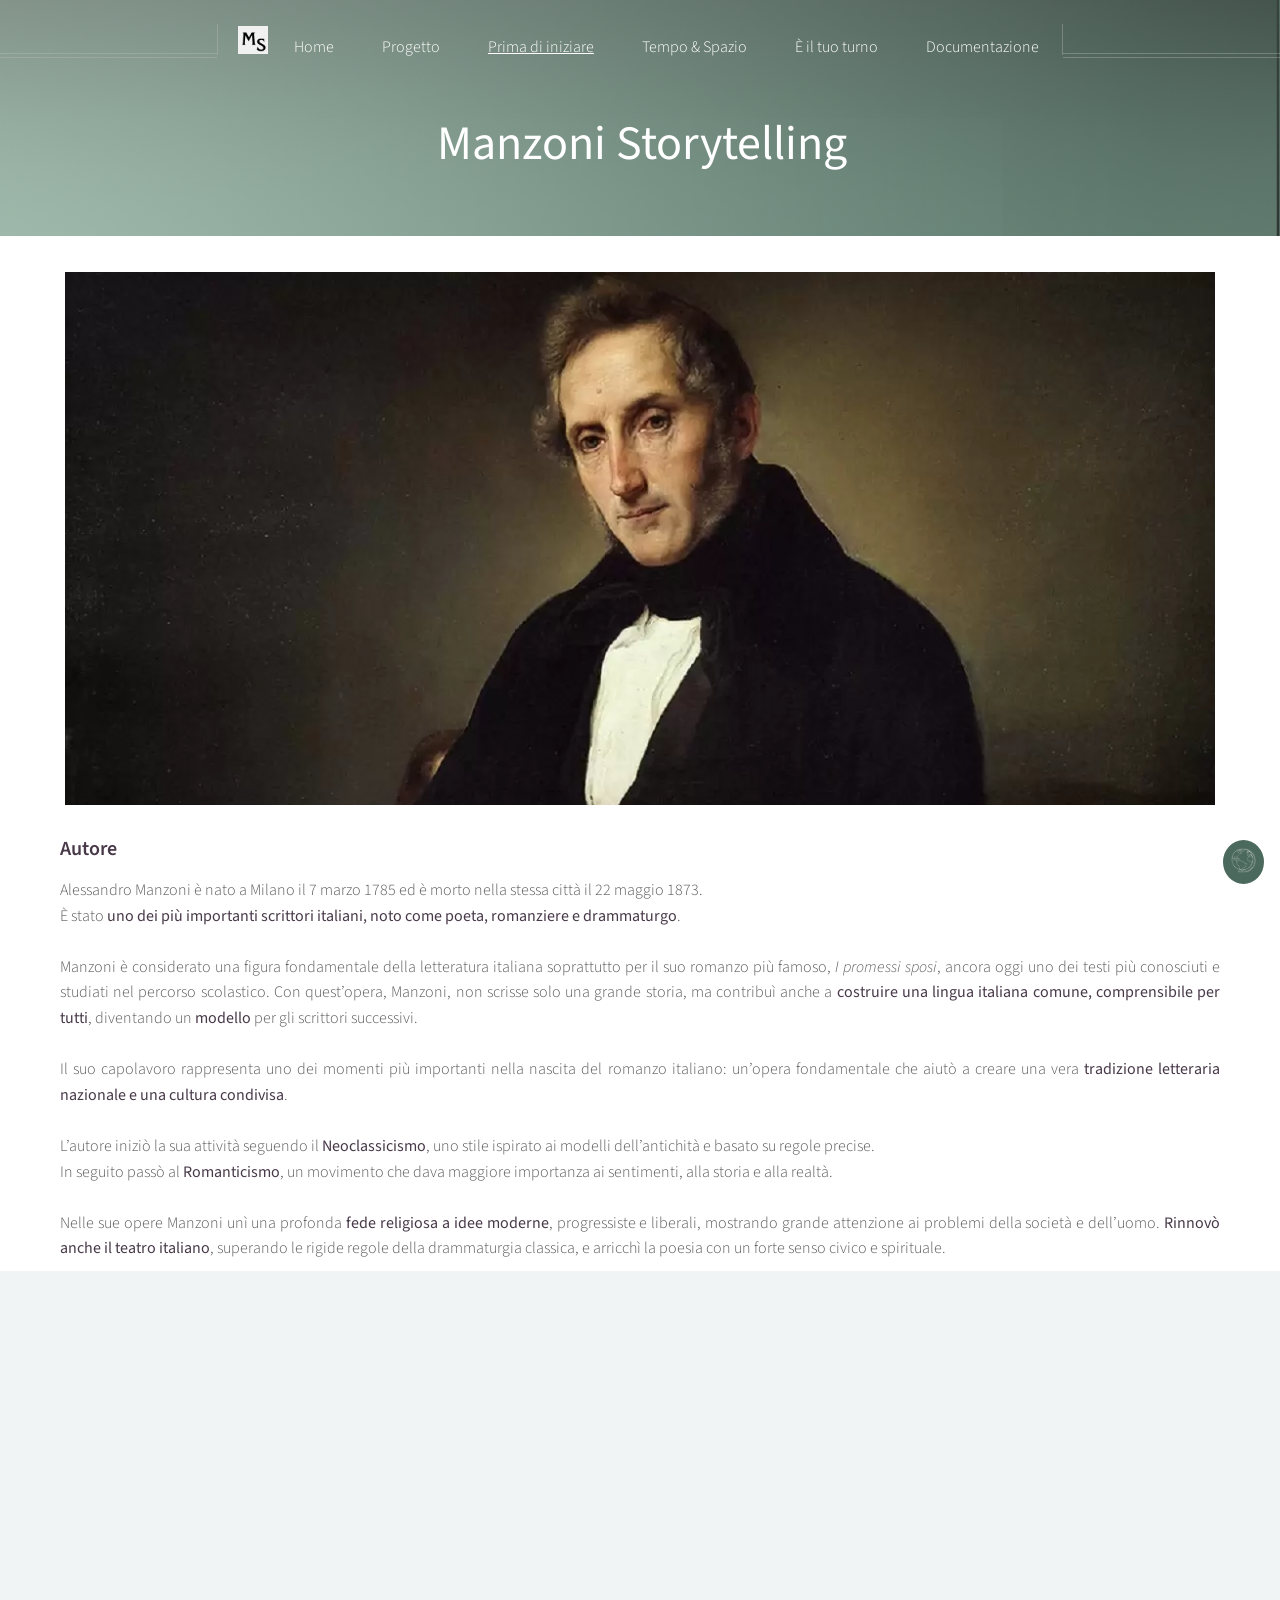
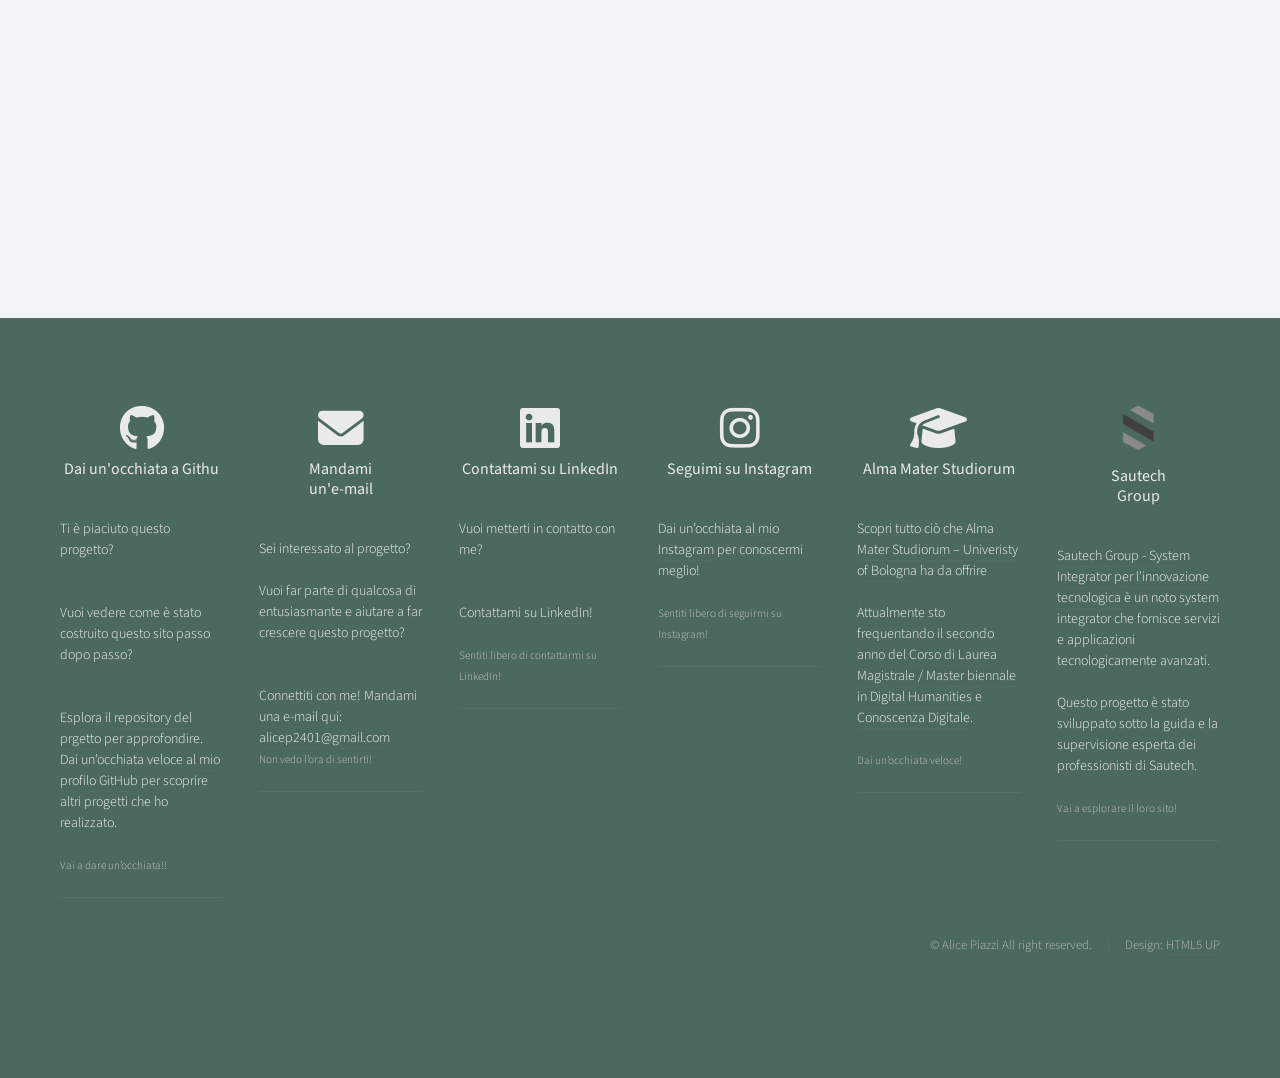
==== commit 32e4d19e: "dietro il progetto --> documentazione" ====
--- a/author.html
+++ b/author.html
@@ -62,7 +62,7 @@
 									</ul>
 								</li>
 
-								<li><a href="">Dietro il progetto</a>
+								<li><a href="">Documentazione</a>
 									<ul>
 										<li><a href="help.html" class="navdrop">Aiuto</a></li>
 										<li><a href="references.html" class="navdrop">Bibliografia</a></li>
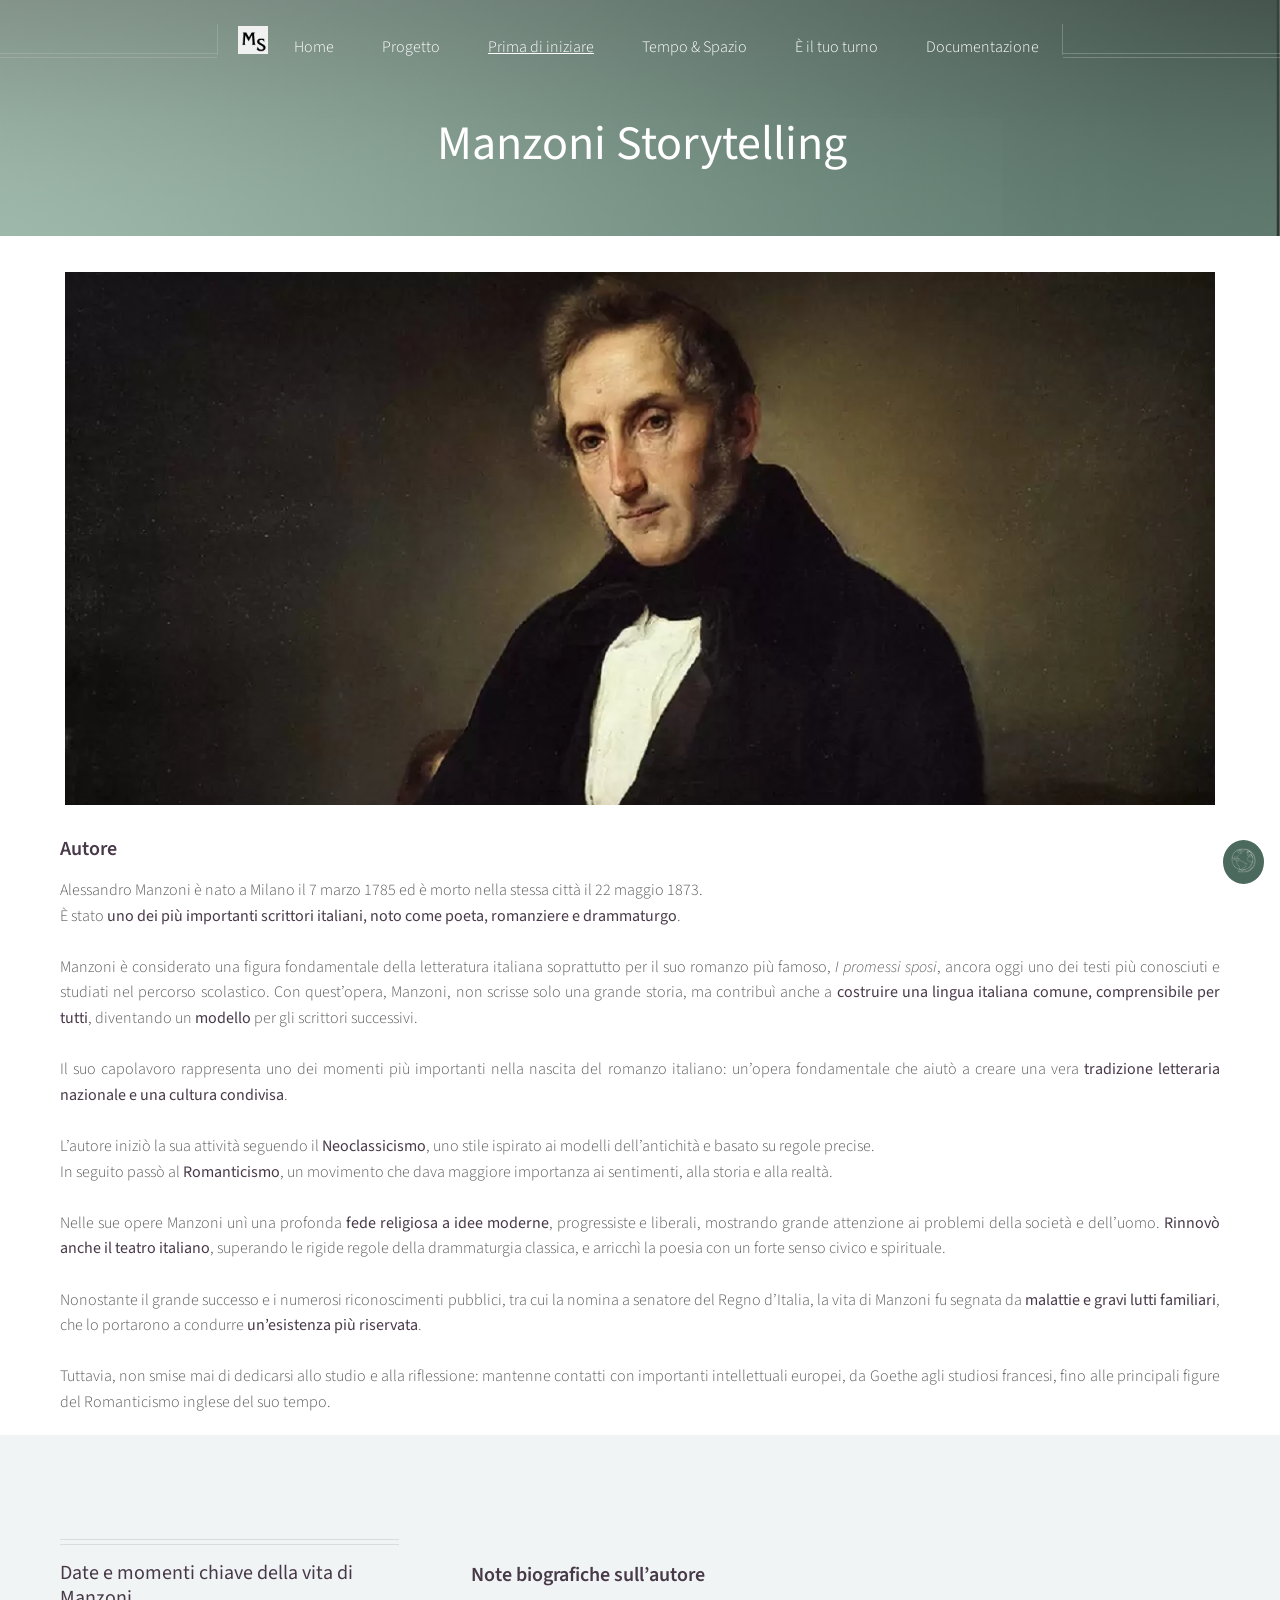
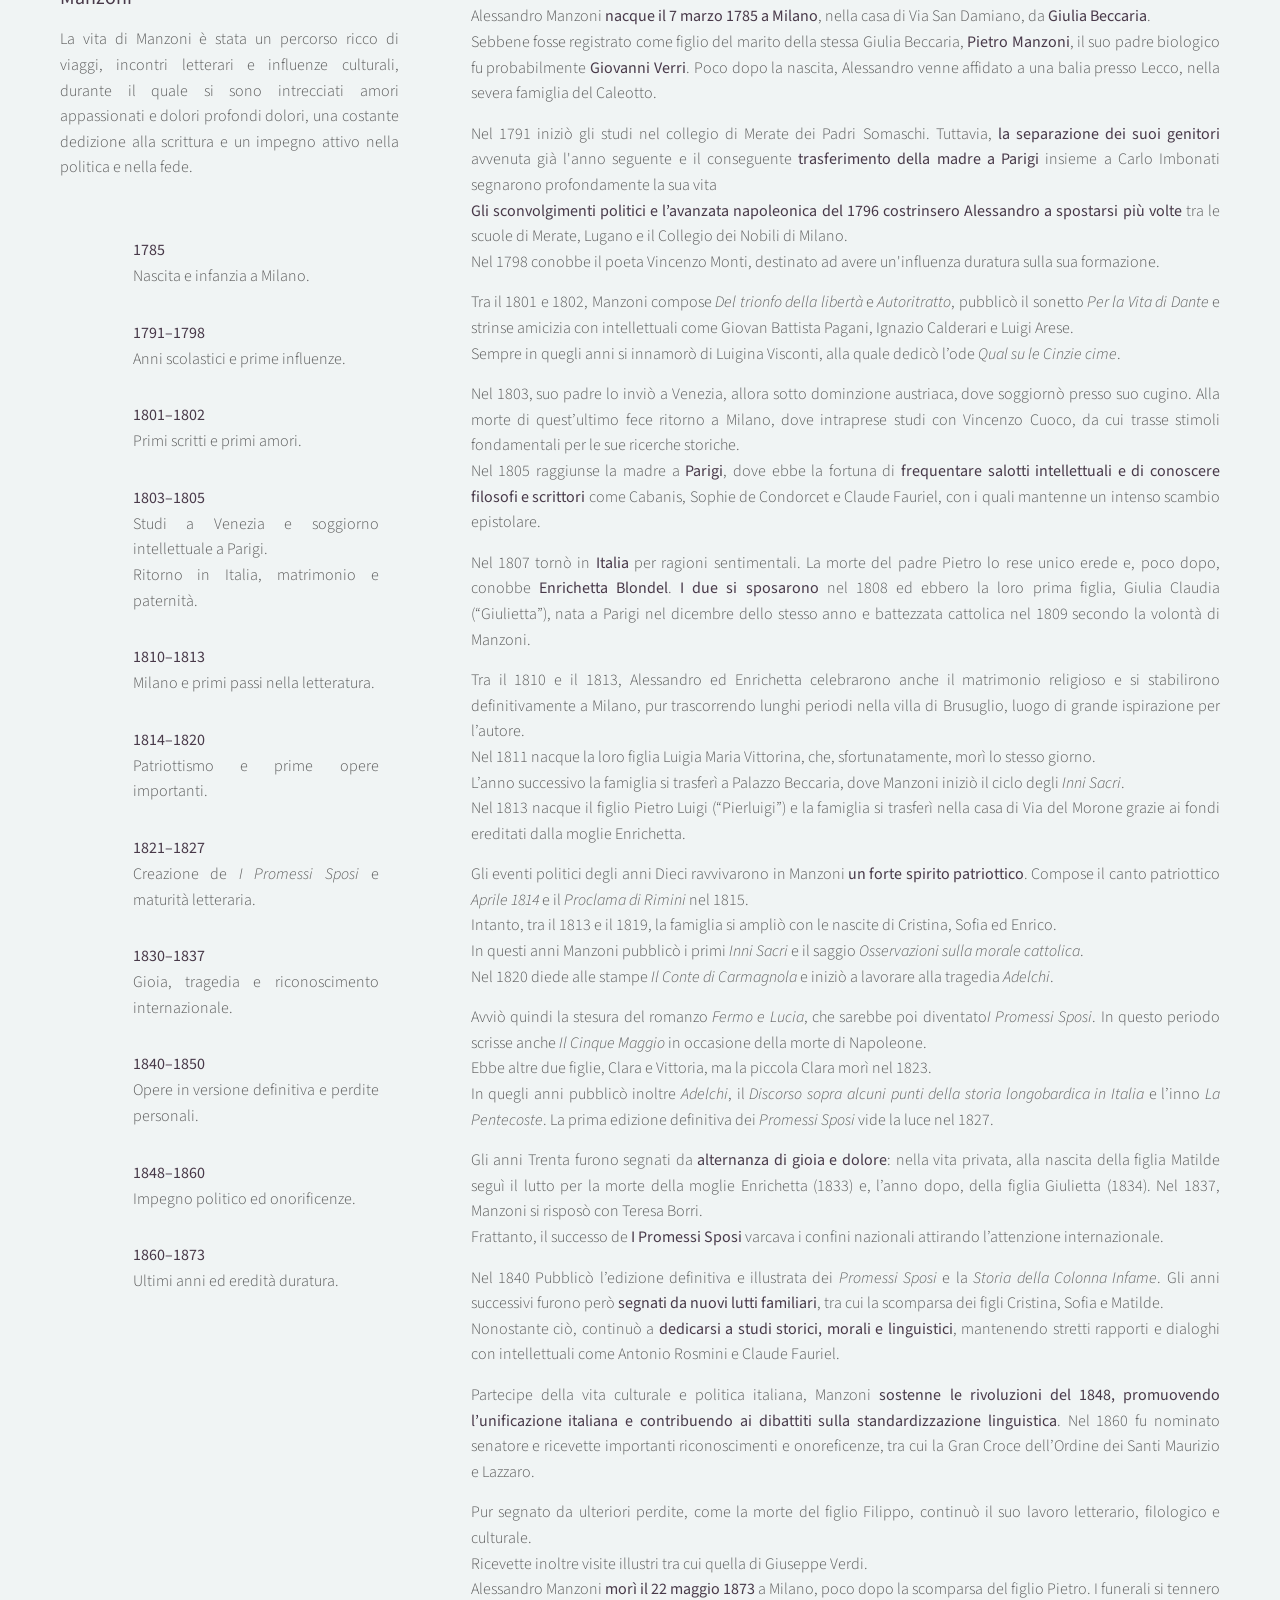
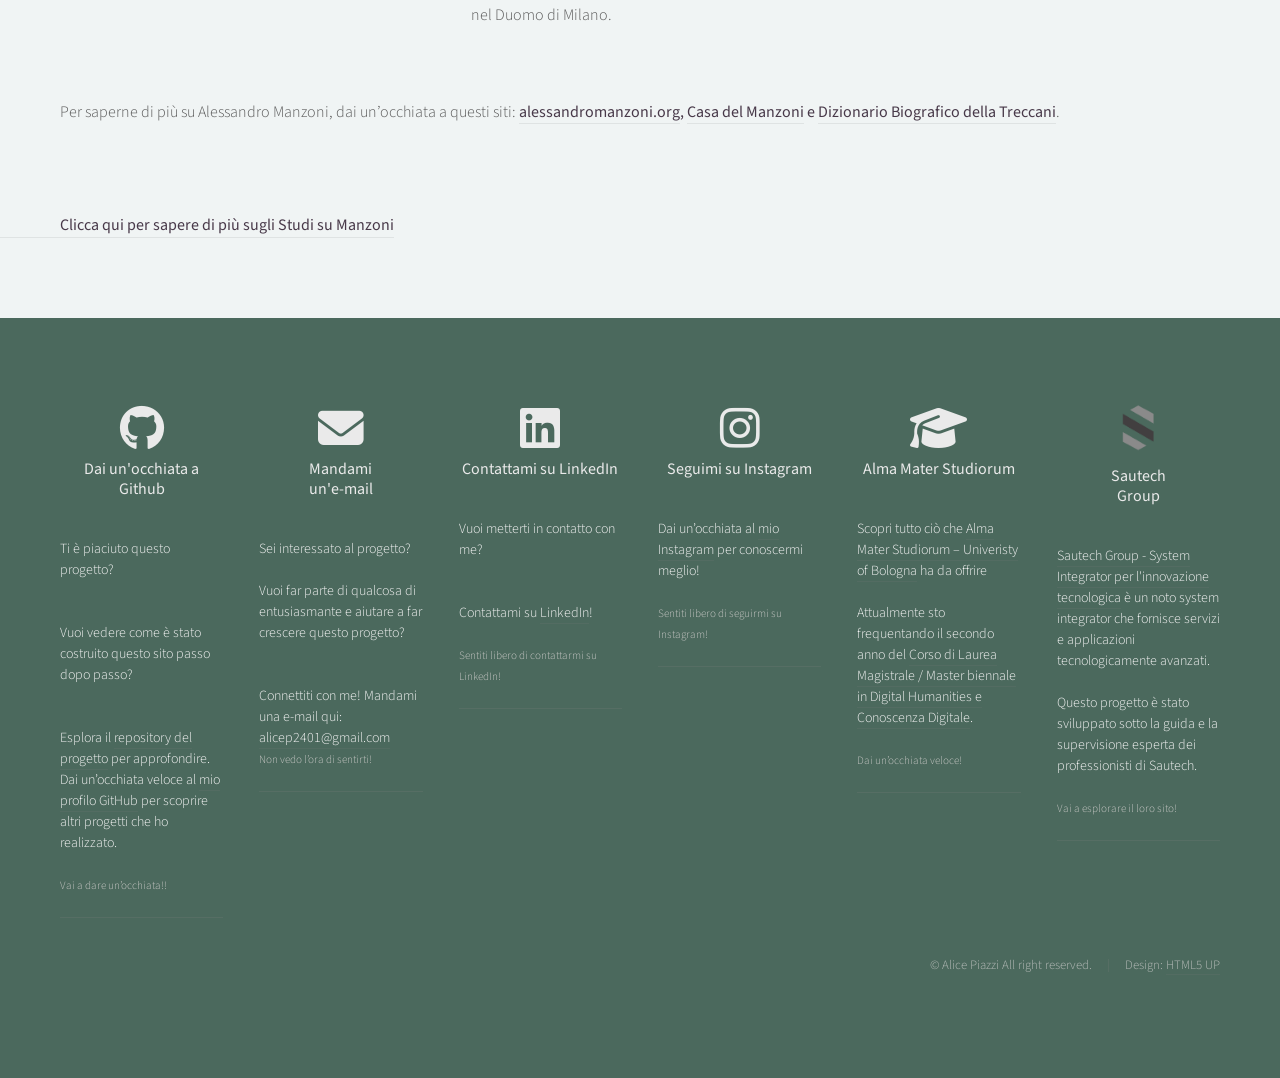
==== commit 52d7b7b5: "github e progetto nei footer errori corretti" ====
--- a/author.html
+++ b/author.html
@@ -369,7 +369,7 @@
 											<span class="circled">
 												<a href="https://github.com/alicepiazzi" target="_blank"><i class="fa-brands fa-github fa-beat-fade"></i></a>
 											</span> <br>
-											<h6>Dai un'occhiata a Githu</h6>
+											<h6>Dai un'occhiata a Github</h6>
 										</h2>
 									</header>
 									<br>
@@ -382,7 +382,7 @@
 												Vuoi vedere come è stato costruito questo sito passo dopo passo?<br>
 												<br>
 												<br>
-												Esplora il <a href="https://github.com/dpaolillo/unibo-project" target="_blank">repository del prgetto</a> per approfondire. <br> 
+												Esplora il <a href="https://github.com/manzoni-storytelling/Manzoni_Storytelling" target="_blank">repository del progetto</a> per approfondire. <br> 
 												Dai un’occhiata veloce al <a href="https://github.com/alicepiazzi" target="_blank">mio profilo GitHub</a> per scoprire altri progetti che ho realizzato.
 												<br>
 												<br>
--- a/css/main.css
+++ b/css/main.css
@@ -2284,7 +2284,7 @@
 		}
 
 	body.homepage #header {
-		height: 100vh;
+		
 		min-height: 40em;
 	}
 
@@ -2579,6 +2579,8 @@
 		background: #4b695d;
 		color:#F2F2F2;
 		height: 760px;
+		overflow: hidden;
+
 
 	}
 
@@ -2619,6 +2621,20 @@
 				#footer .copyright a:hover {
 					color: rgba(212, 212, 212, 0.85);
 				}
+
+		
+		
+		
+		
+		@media screen and (max-width: 738px) {
+		
+				#footer {
+				padding: 4em 2em 4em 2em;
+				flex-direction: column;
+				min-height: min-content;
+				height: auto;
+			}
+		}
 
 /* Carousel */
 body {
@@ -2991,6 +3007,8 @@
 				-ms-transition: -ms-transform 0.5s ease;
 				transition: transform 0.5s ease;
 				padding-bottom: 1px;
+				overflow: visible;
+
 			}
 
 			#navButton {
@@ -4178,4 +4196,5 @@
 
 a {
   overflow-wrap: anywhere;
-}+}
+
